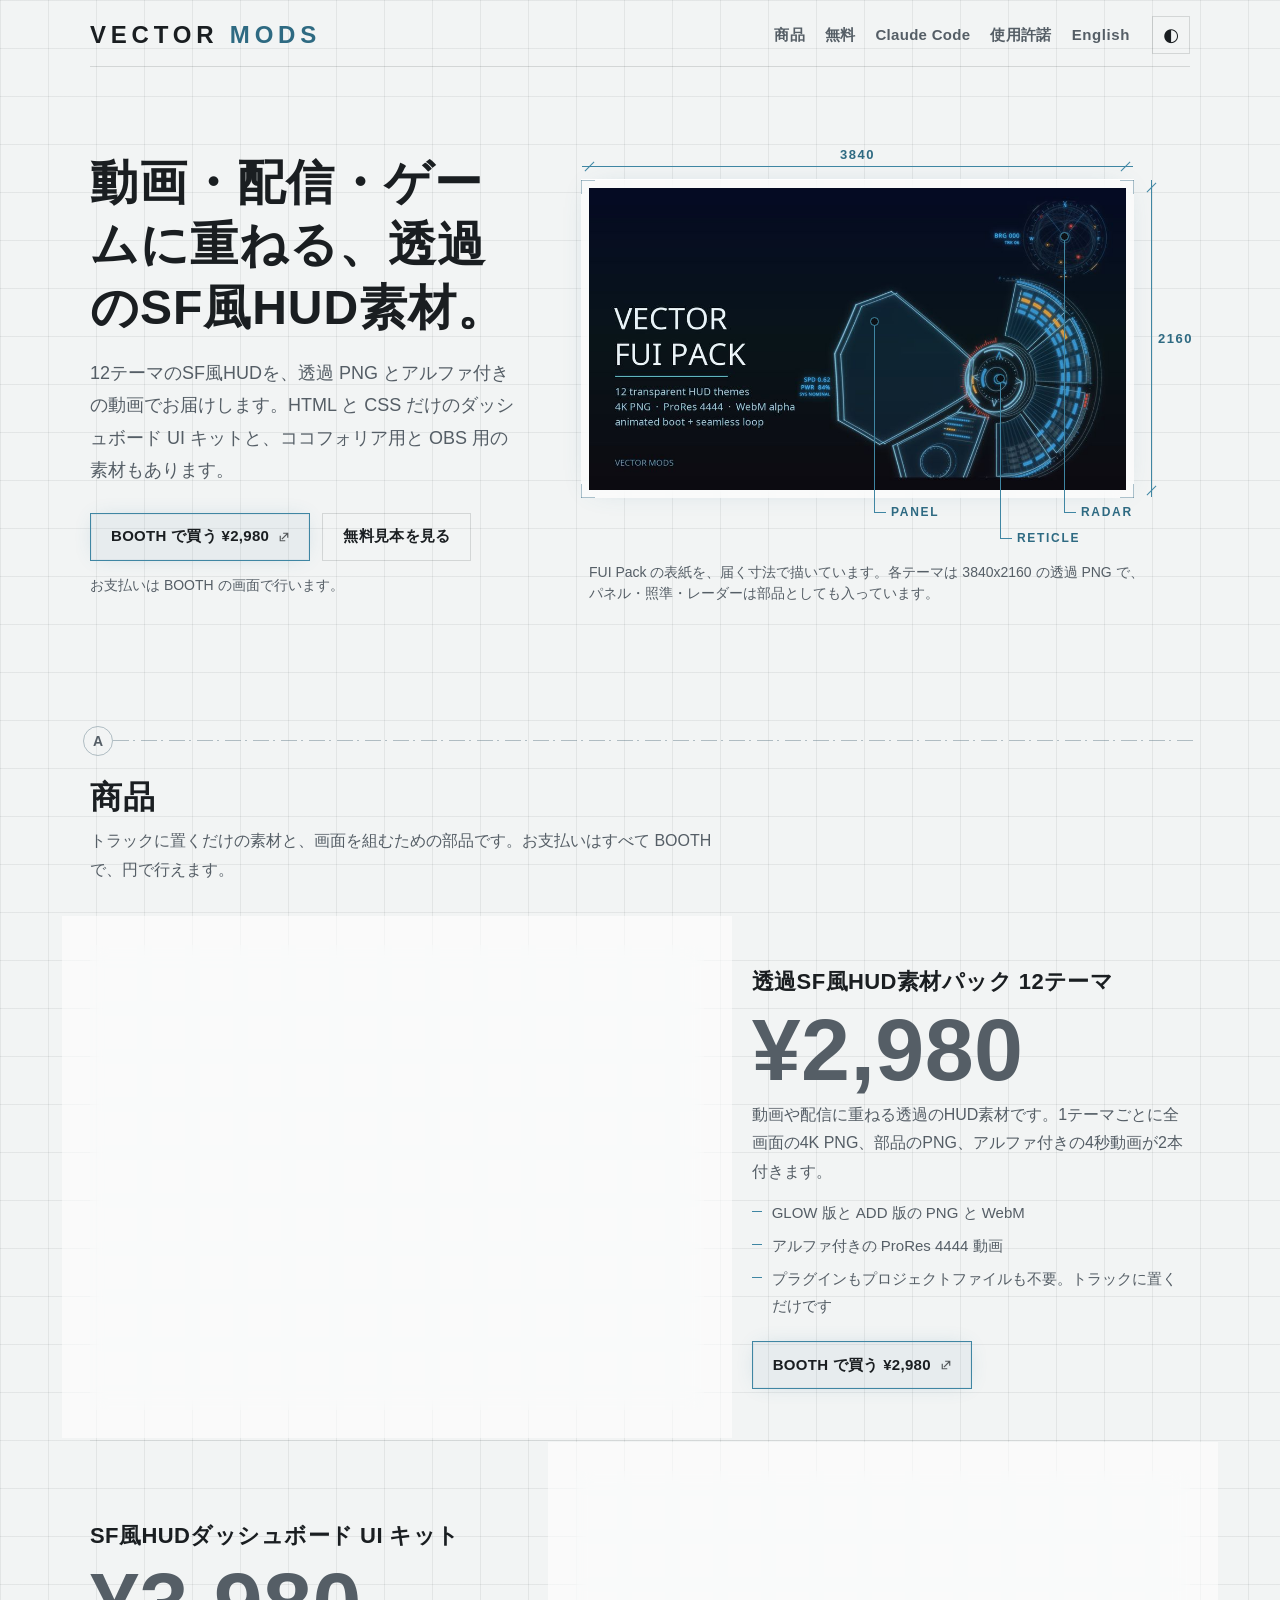
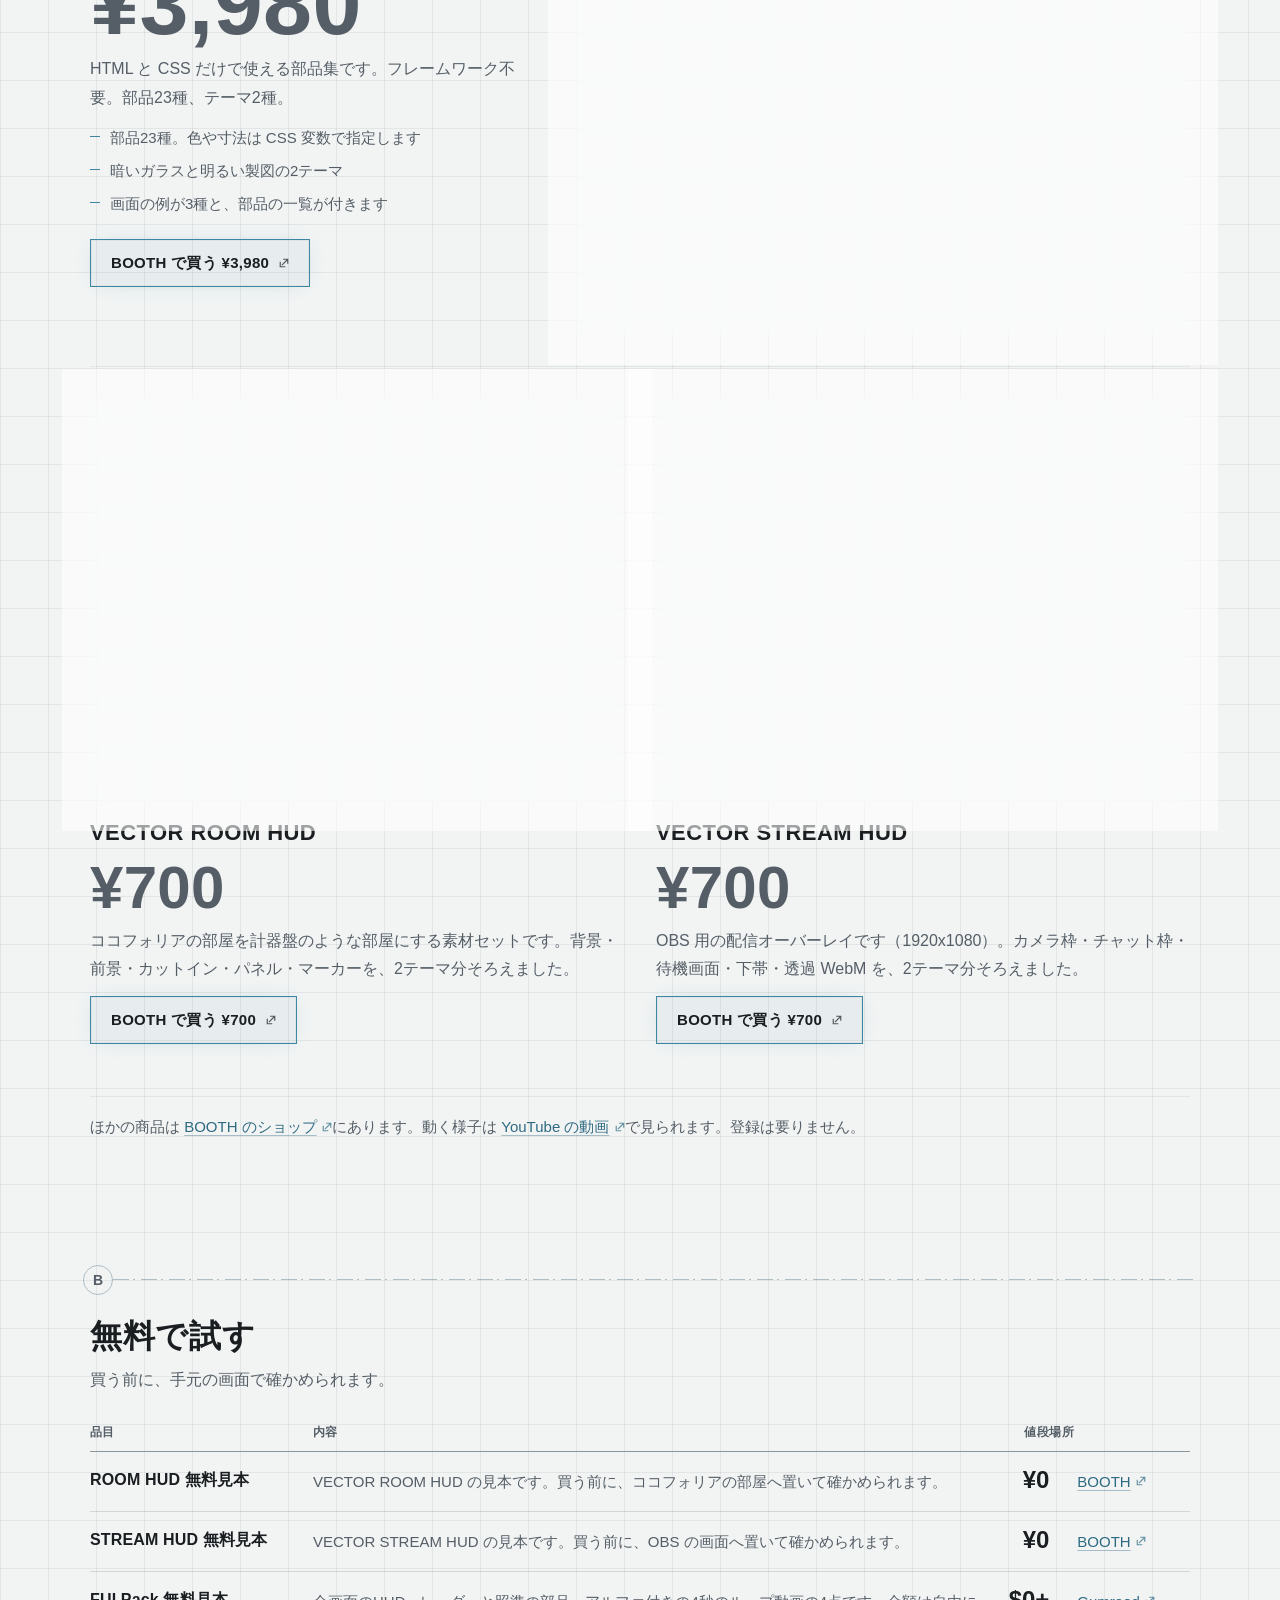
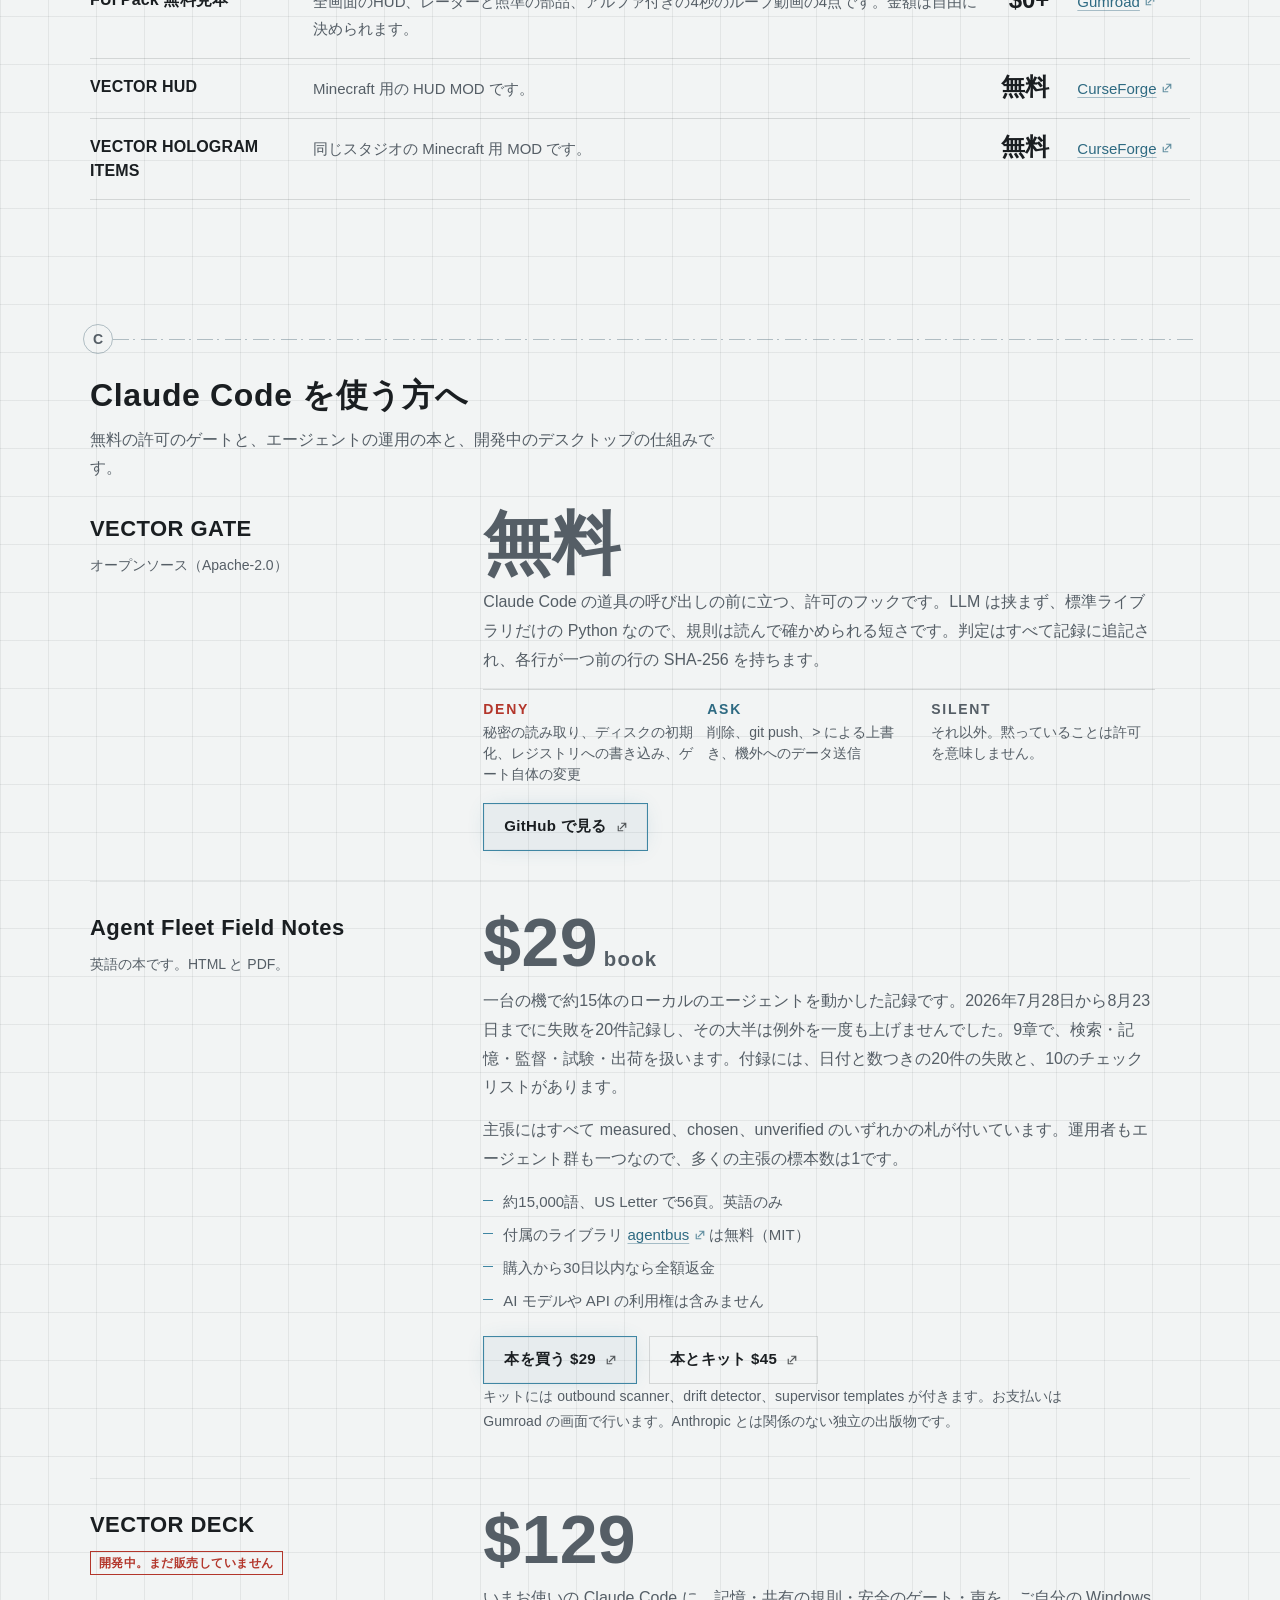
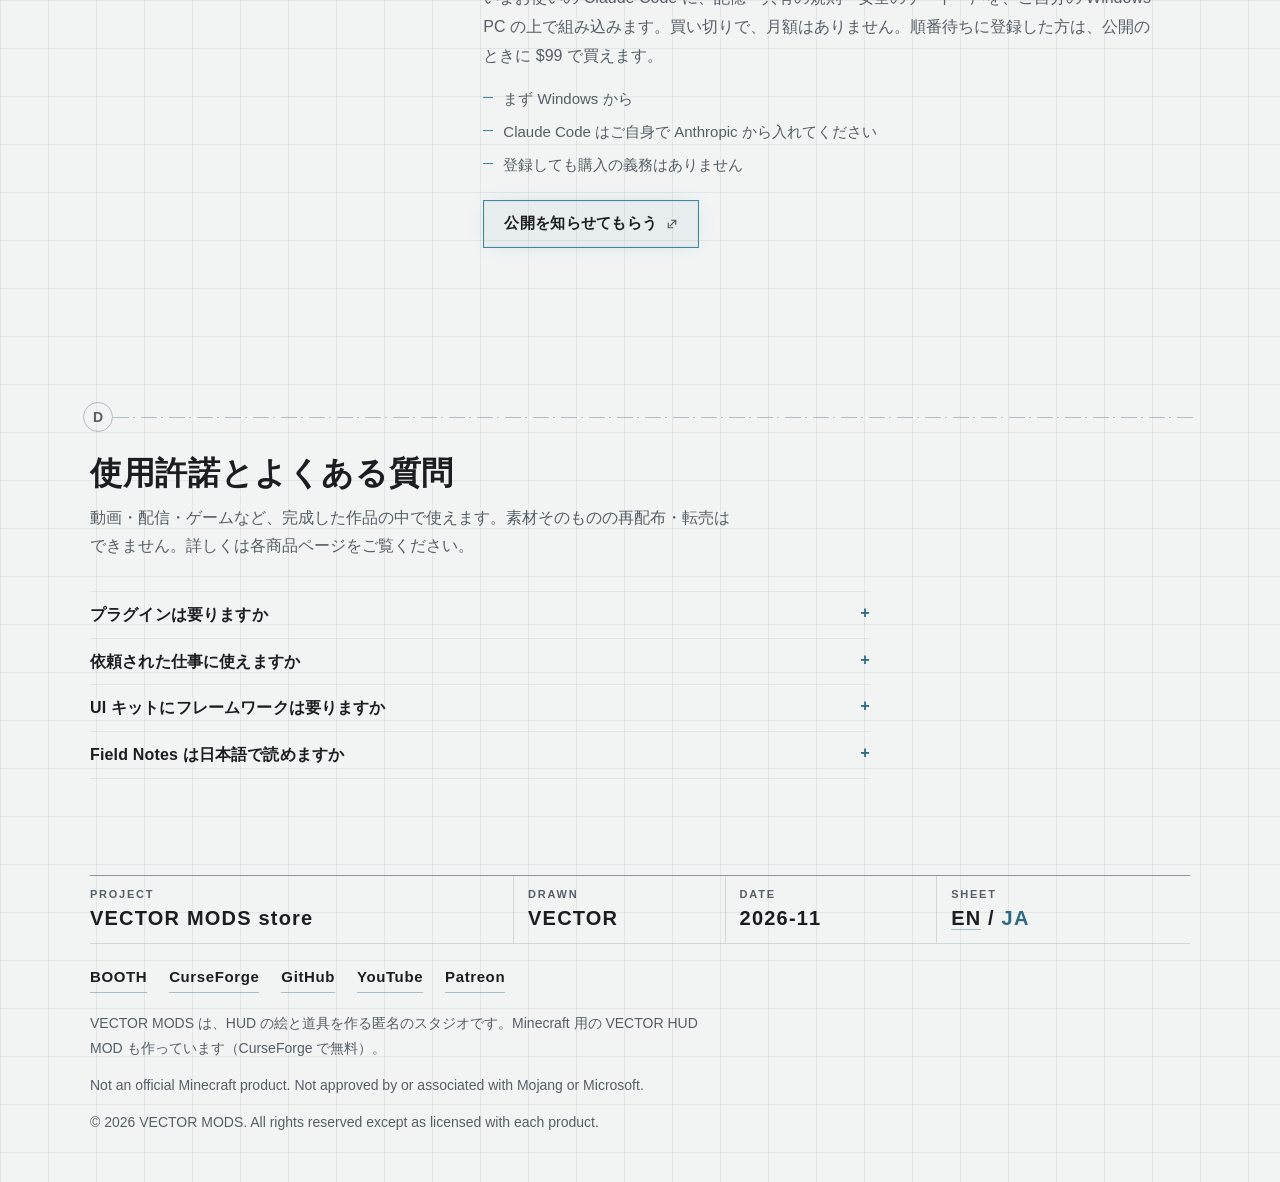
==== ja/index.html @ e36fe42f "Rebuild store page: drafting sheet x HUD design, Japanese page, shared CSS - index.html: hero dimens" ====
<!doctype html>
<html lang="ja">
<head>
<meta charset="utf-8">
<meta name="viewport" content="width=device-width, initial-scale=1">
<title>透過のSF風HUD素材・UIキット・ココフォリアとOBSの素材 | VECTOR MODS</title>
<meta name="description" content="動画・配信・ゲームに重ねる透過のSF風HUD素材（4K PNG とアルファ付き動画）、HTML と CSS だけのダッシュボード UI キット、ココフォリア用と OBS 用の素材。無料見本あり。">
<link rel="canonical" href="https://tomnexttech.github.io/vector-store/ja/">
<link rel="alternate" hreflang="en" href="https://tomnexttech.github.io/vector-store/">
<link rel="alternate" hreflang="ja" href="https://tomnexttech.github.io/vector-store/ja/">
<link rel="alternate" hreflang="x-default" href="https://tomnexttech.github.io/vector-store/">
<meta name="robots" content="index,follow,max-image-preview:large">
<meta name="color-scheme" content="light dark">
<meta name="theme-color" content="#f2f4f4" media="(prefers-color-scheme: light)">
<meta name="theme-color" content="#0c1116" media="(prefers-color-scheme: dark)">
<link rel="icon" href="../favicon.svg" type="image/svg+xml">
<link rel="icon" href="../favicon.ico" sizes="48x48">
<link rel="icon" href="../assets/favicon-32.png" type="image/png" sizes="32x32">
<link rel="apple-touch-icon" href="../assets/apple-touch-icon.png">
<meta property="og:type" content="website">
<meta property="og:site_name" content="VECTOR MODS">
<meta property="og:title" content="透過のSF風HUD素材・UIキット・ココフォリアとOBSの素材 | VECTOR MODS">
<meta property="og:description" content="動画・配信・ゲームに重ねる透過のSF風HUD素材、HTML と CSS だけの UI キット、ココフォリア用と OBS 用の素材。無料見本あり。">
<meta property="og:url" content="https://tomnexttech.github.io/vector-store/ja/">
<meta property="og:image" content="https://tomnexttech.github.io/vector-store/assets/og.jpg">
<meta property="og:image:width" content="1200">
<meta property="og:image:height" content="630">
<meta property="og:image:alt" content="VECTOR FUI Pack の表紙。暗い地に水色と橙の透過のSF風HUD">
<meta property="og:locale" content="ja_JP">
<meta property="og:locale:alternate" content="en_US">
<meta name="twitter:card" content="summary_large_image">
<meta name="twitter:title" content="透過のSF風HUD素材・UIキット・ココフォリアとOBSの素材 | VECTOR MODS">
<meta name="twitter:description" content="動画・配信・ゲームに重ねる透過のSF風HUD素材、HTML と CSS だけの UI キット、ココフォリア用と OBS 用の素材。無料見本あり。">
<meta name="twitter:image" content="https://tomnexttech.github.io/vector-store/assets/og.jpg">
<meta name="twitter:image:alt" content="VECTOR FUI Pack の表紙。暗い地に水色と橙の透過のSF風HUD">
<script>try{var t=localStorage.getItem('vx-theme');if(t==='light'||t==='dark')document.documentElement.dataset.theme=t}catch(e){}</script>
<link rel="stylesheet" href="../assets/site.css">
<script type="application/ld+json">
{
  "@context": "https://schema.org",
  "@graph": [
    {
      "@type": "Organization",
      "@id": "https://tomnexttech.github.io/vector-store/ja/#org",
      "name": "VECTOR MODS",
      "url": "https://tomnexttech.github.io/vector-store/ja/",
      "logo": "https://tomnexttech.github.io/vector-store/assets/apple-touch-icon.png",
      "sameAs": ["https://vectormods.booth.pm/", "https://www.patreon.com/VECTORMODS"]
    },
    {
      "@type": "WebSite",
      "@id": "https://tomnexttech.github.io/vector-store/ja/#site",
      "url": "https://tomnexttech.github.io/vector-store/ja/",
      "name": "VECTOR MODS",
      "inLanguage": "ja",
      "publisher": {"@id": "https://tomnexttech.github.io/vector-store/ja/#org"}
    },
    {
      "@type": "Product",
      "@id": "https://tomnexttech.github.io/vector-store/ja/#fui-pack",
      "name": "透過SF風HUD素材パック 12テーマ（VECTOR FUI Pack）",
      "description": "動画や配信に重ねる透過のHUD素材です。1テーマごとに全画面の4K PNG、部品のPNG、アルファ付きの4秒動画が2本付きます。",
      "image": "https://tomnexttech.github.io/vector-store/assets/fui-cover.jpg",
      "brand": {"@type": "Brand", "name": "VECTOR MODS"},
      "offers": {"@type": "Offer", "url": "https://vectormods.booth.pm/items/9040927", "price": "2980", "priceCurrency": "JPY", "availability": "https://schema.org/InStock", "seller": {"@id": "https://tomnexttech.github.io/vector-store/ja/#org"}}
    },
    {
      "@type": "Product",
      "@id": "https://tomnexttech.github.io/vector-store/ja/#ui-kit",
      "name": "SF風HUDダッシュボード UI キット（VECTOR UI Kit）",
      "description": "HTML と CSS だけで使える部品集です。フレームワーク不要。部品23種、テーマ2種。",
      "image": "https://tomnexttech.github.io/vector-store/assets/ja-uikit.jpg",
      "brand": {"@type": "Brand", "name": "VECTOR MODS"},
      "offers": {"@type": "Offer", "url": "https://vectormods.booth.pm/items/9081901", "price": "3980", "priceCurrency": "JPY", "availability": "https://schema.org/InStock", "seller": {"@id": "https://tomnexttech.github.io/vector-store/ja/#org"}}
    },
    {
      "@type": "Product",
      "@id": "https://tomnexttech.github.io/vector-store/ja/#room",
      "name": "VECTOR ROOM HUD",
      "description": "ココフォリア用の SF HUD 素材セット。背景・前景・カットイン・パネル・マーカー、2テーマ。",
      "image": "https://tomnexttech.github.io/vector-store/assets/room-hud.jpg",
      "brand": {"@type": "Brand", "name": "VECTOR MODS"},
      "offers": {"@type": "Offer", "url": "https://vectormods.booth.pm/items/9082139", "price": "700", "priceCurrency": "JPY", "availability": "https://schema.org/InStock", "seller": {"@id": "https://tomnexttech.github.io/vector-store/ja/#org"}}
    },
    {
      "@type": "Product",
      "@id": "https://tomnexttech.github.io/vector-store/ja/#stream",
      "name": "VECTOR STREAM HUD",
      "description": "OBS 用の配信オーバーレイ 1920x1080。カメラ枠・チャット枠・待機画面・下帯・透過 WebM、2テーマ。",
      "image": "https://tomnexttech.github.io/vector-store/assets/stream-hud.jpg",
      "brand": {"@type": "Brand", "name": "VECTOR MODS"},
      "offers": {"@type": "Offer", "url": "https://vectormods.booth.pm/items/9082154", "price": "700", "priceCurrency": "JPY", "availability": "https://schema.org/InStock", "seller": {"@id": "https://tomnexttech.github.io/vector-store/ja/#org"}}
    },
    {
      "@type": "Product",
      "@id": "https://tomnexttech.github.io/vector-store/ja/#room-sample",
      "name": "VECTOR ROOM HUD 無料見本",
      "description": "VECTOR ROOM HUD の見本です。買う前に、ココフォリアの部屋へ置いて確かめられます。",
      "image": "https://tomnexttech.github.io/vector-store/assets/ja-room.jpg",
      "brand": {"@type": "Brand", "name": "VECTOR MODS"},
      "offers": {"@type": "Offer", "url": "https://vectormods.booth.pm/items/9082160", "price": "0", "priceCurrency": "JPY", "availability": "https://schema.org/InStock", "seller": {"@id": "https://tomnexttech.github.io/vector-store/ja/#org"}}
    },
    {
      "@type": "Product",
      "@id": "https://tomnexttech.github.io/vector-store/ja/#stream-sample",
      "name": "VECTOR STREAM HUD 無料見本",
      "description": "VECTOR STREAM HUD の見本です。買う前に、OBS の画面へ置いて確かめられます。",
      "image": "https://tomnexttech.github.io/vector-store/assets/ja-stream.jpg",
      "brand": {"@type": "Brand", "name": "VECTOR MODS"},
      "offers": {"@type": "Offer", "url": "https://vectormods.booth.pm/items/9082166", "price": "0", "priceCurrency": "JPY", "availability": "https://schema.org/InStock", "seller": {"@id": "https://tomnexttech.github.io/vector-store/ja/#org"}}
    }
  ]
}
</script>
</head>
<body>
<a class="skip" href="#main">本文へ</a>

<header class="top">
  <div class="wrap">
    <div class="bar">
      <a class="mark" href="./" aria-label="VECTOR MODS のトップ">VECTOR <span>MODS</span></a>
      <nav class="nav" aria-label="節">
        <a href="#packs">商品</a>
        <a href="#free">無料</a>
        <a href="#claude-code">Claude Code</a>
        <a href="#license">使用許諾</a>
        <a href="../" lang="en" hreflang="en">English</a>
        <button class="tt" type="button" aria-label="ダークテーマ" aria-pressed="false">&#9680;</button>
      </nav>
    </div>
  </div>
</header>

<main id="main">

  <section class="hero" aria-labelledby="hero-title">
    <div class="wrap hero-grid">
      <div>
        <h1 class="h1" id="hero-title">動画・配信・ゲームに重ねる、透過のSF風HUD素材。</h1>
        <p class="lede">12テーマのSF風HUDを、透過 PNG とアルファ付きの動画でお届けします。HTML と CSS だけのダッシュボード UI キットと、ココフォリア用と OBS 用の素材もあります。</p>
        <div class="cta">
          <a class="btn pri ext" href="https://vectormods.booth.pm/items/9040927" rel="noopener">BOOTH で買う ¥2,980</a>
          <a class="btn" href="#free">無料見本を見る</a>
        </div>
        <p class="note">お支払いは BOOTH の画面で行います。</p>
      </div>

      <figure class="dwg">
        <div class="dwg-row">
          <div class="dim-x" aria-hidden="true"><i class="tk a"></i><i class="tk b"></i><span class="dim-v">3840</span></div>
          <div class="frame reg">
            <div class="shot">
              <img src="../assets/fui-cover.jpg" width="1000" height="562" alt="VECTOR FUI Pack の表紙。暗い地に、扇形の計器とレーダーのある水色と橙の透過のSF風HUD" fetchpriority="high" decoding="async">
              <i class="ld" style="--x:53%;--y:44%;--d:22px" aria-hidden="true"><span>PANEL</span></i>
              <i class="ld" style="--x:76.5%;--y:63%;--d:48px" aria-hidden="true"><span>RETICLE</span></i>
              <i class="ld" style="--x:88.5%;--y:16%;--d:22px" aria-hidden="true"><span>RADAR</span></i>
            </div>
          </div>
          <div class="dim-y" aria-hidden="true"><i class="tk a"></i><i class="tk b"></i><span class="dim-v">2160</span></div>
        </div>
        <figcaption>FUI Pack の表紙を、届く寸法で描いています。各テーマは 3840x2160 の透過 PNG で、パネル・照準・レーダーは部品としても入っています。</figcaption>
      </figure>
    </div>
  </section>

  <section class="sec" id="packs" aria-labelledby="packs-title">
    <div class="wrap">
      <div class="ax" aria-hidden="true"><b>A</b></div>
      <div class="sh">
        <h2 class="h2" id="packs-title">商品</h2>
        <p>トラックに置くだけの素材と、画面を組むための部品です。お支払いはすべて BOOTH で、円で行えます。</p>
      </div>

      <article class="prod" id="fui">
        <a class="media reg" href="https://vectormods.booth.pm/items/9040927" rel="noopener" aria-label="透過SF風HUD素材パックを BOOTH で見る">
          <img src="../assets/fui-themes.jpg" width="1000" height="750" alt="FUI Pack の12テーマを並べた一覧" loading="lazy" decoding="async">
        </a>
        <div class="info">
          <h3 class="h3">透過SF風HUD素材パック 12テーマ</h3>
          <p class="price">¥2,980</p>
          <p>動画や配信に重ねる透過のHUD素材です。1テーマごとに全画面の4K PNG、部品のPNG、アルファ付きの4秒動画が2本付きます。</p>
          <ul class="facts">
            <li>GLOW 版と ADD 版の PNG と WebM</li>
            <li>アルファ付きの ProRes 4444 動画</li>
            <li>プラグインもプロジェクトファイルも不要。トラックに置くだけです</li>
          </ul>
          <div class="cta"><a class="btn pri ext" href="https://vectormods.booth.pm/items/9040927" rel="noopener">BOOTH で買う ¥2,980</a></div>
        </div>
      </article>

      <article class="prod flip" id="ui-kit">
        <a class="media reg" href="https://vectormods.booth.pm/items/9081901" rel="noopener" aria-label="SF風HUDダッシュボード UI キットを BOOTH で見る">
          <img src="../assets/ja-uikit.jpg" width="760" height="570" alt="SF風HUDダッシュボード UI キットの表紙" loading="lazy" decoding="async">
        </a>
        <div class="info">
          <h3 class="h3">SF風HUDダッシュボード UI キット</h3>
          <p class="price">¥3,980</p>
          <p>HTML と CSS だけで使える部品集です。フレームワーク不要。部品23種、テーマ2種。</p>
          <ul class="facts">
            <li>部品23種。色や寸法は CSS 変数で指定します</li>
            <li>暗いガラスと明るい製図の2テーマ</li>
            <li>画面の例が3種と、部品の一覧が付きます</li>
          </ul>
          <div class="cta"><a class="btn pri ext" href="https://vectormods.booth.pm/items/9081901" rel="noopener">BOOTH で買う ¥3,980</a></div>
        </div>
      </article>

      <div class="pair">
        <article id="room">
          <a class="media reg" href="https://vectormods.booth.pm/items/9082139" rel="noopener" aria-label="VECTOR ROOM HUD を BOOTH で見る">
            <img src="../assets/ja-room.jpg" width="760" height="570" alt="VECTOR ROOM HUD のココフォリア用素材の見本" loading="lazy" decoding="async">
          </a>
          <div class="info">
            <h3 class="h3">VECTOR ROOM HUD</h3>
            <p class="price">¥700</p>
            <p>ココフォリアの部屋を計器盤のような部屋にする素材セットです。背景・前景・カットイン・パネル・マーカーを、2テーマ分そろえました。</p>
            <div class="cta"><a class="btn pri ext" href="https://vectormods.booth.pm/items/9082139" rel="noopener">BOOTH で買う ¥700</a></div>
          </div>
        </article>
        <article id="stream">
          <a class="media reg" href="https://vectormods.booth.pm/items/9082154" rel="noopener" aria-label="VECTOR STREAM HUD を BOOTH で見る">
            <img src="../assets/ja-stream.jpg" width="760" height="570" alt="VECTOR STREAM HUD の OBS 配信オーバーレイの見本" loading="lazy" decoding="async">
          </a>
          <div class="info">
            <h3 class="h3">VECTOR STREAM HUD</h3>
            <p class="price">¥700</p>
            <p>OBS 用の配信オーバーレイです（1920x1080）。カメラ枠・チャット枠・待機画面・下帯・透過 WebM を、2テーマ分そろえました。</p>
            <div class="cta"><a class="btn pri ext" href="https://vectormods.booth.pm/items/9082154" rel="noopener">BOOTH で買う ¥700</a></div>
          </div>
        </article>
      </div>

      <p class="pointer">ほかの商品は <a class="lnk ext" href="https://vectormods.booth.pm/" rel="noopener">BOOTH のショップ</a>にあります。動く様子は <a class="lnk ext" href="https://youtu.be/TIPVX3ZOXBI" rel="noopener">YouTube の動画</a>で見られます。登録は要りません。</p>
    </div>
  </section>

  <section class="sec" id="free" aria-labelledby="free-title">
    <div class="wrap">
      <div class="ax" aria-hidden="true"><b>B</b></div>
      <div class="sh">
        <h2 class="h2" id="free-title">無料で試す</h2>
        <p>買う前に、手元の画面で確かめられます。</p>
      </div>
      <table class="sched">
        <thead>
          <tr><th scope="col">品目</th><th scope="col">内容</th><th scope="col" class="cost">値段</th><th scope="col">場所</th></tr>
        </thead>
        <tbody>
          <tr>
            <td class="item">ROOM HUD 無料見本</td>
            <td class="use">VECTOR ROOM HUD の見本です。買う前に、ココフォリアの部屋へ置いて確かめられます。</td>
            <td class="cost">¥0</td>
            <td class="where"><a class="lnk ext" href="https://vectormods.booth.pm/items/9082160" rel="noopener">BOOTH</a></td>
          </tr>
          <tr>
            <td class="item">STREAM HUD 無料見本</td>
            <td class="use">VECTOR STREAM HUD の見本です。買う前に、OBS の画面へ置いて確かめられます。</td>
            <td class="cost">¥0</td>
            <td class="where"><a class="lnk ext" href="https://vectormods.booth.pm/items/9082166" rel="noopener">BOOTH</a></td>
          </tr>
          <tr>
            <td class="item">FUI Pack 無料見本</td>
            <td class="use">全画面のHUD、レーダーと照準の部品、アルファ付きの4秒のループ動画の4点です。金額は自由に決められます。</td>
            <td class="cost">$0+</td>
            <td class="where"><a class="lnk ext" href="https://tomnexttech.gumroad.com/l/vector-fui-free-sample" rel="noopener">Gumroad</a></td>
          </tr>
          <tr>
            <td class="item">VECTOR HUD</td>
            <td class="use">Minecraft 用の HUD MOD です。</td>
            <td class="cost">無料</td>
            <td class="where"><a class="lnk ext" href="https://www.curseforge.com/minecraft/mc-mods/vector-hud" rel="noopener">CurseForge</a></td>
          </tr>
          <tr>
            <td class="item">VECTOR HOLOGRAM ITEMS</td>
            <td class="use">同じスタジオの Minecraft 用 MOD です。</td>
            <td class="cost">無料</td>
            <td class="where"><a class="lnk ext" href="https://www.curseforge.com/minecraft/mc-mods/vector-items" rel="noopener">CurseForge</a></td>
          </tr>
        </tbody>
      </table>
    </div>
  </section>

  <section class="sec" id="claude-code" aria-labelledby="cc-title">
    <div class="wrap">
      <div class="ax" aria-hidden="true"><b>C</b></div>
      <div class="sh">
        <h2 class="h2" id="cc-title">Claude Code を使う方へ</h2>
        <p>無料の許可のゲートと、エージェントの運用の本と、開発中のデスクトップの仕組みです。</p>
      </div>

      <article class="entry" id="gate">
        <div>
          <h3 class="h3">VECTOR GATE</h3>
          <p class="status">オープンソース（Apache-2.0）</p>
        </div>
        <div class="body">
          <p class="price">無料</p>
          <p>Claude Code の道具の呼び出しの前に立つ、許可のフックです。LLM は挟まず、標準ライブラリだけの Python なので、規則は読んで確かめられる短さです。判定はすべて記録に追記され、各行が一つ前の行の SHA-256 を持ちます。</p>
          <div class="three">
            <div class="d"><b>Deny</b><span>秘密の読み取り、ディスクの初期化、レジストリへの書き込み、ゲート自体の変更</span></div>
            <div class="a"><b>Ask</b><span>削除、git push、&gt; による上書き、機外へのデータ送信</span></div>
            <div class="s"><b>Silent</b><span>それ以外。黙っていることは許可を意味しません。</span></div>
          </div>
          <div class="cta"><a class="btn pri ext" href="https://github.com/tomnexttech/vector-gate" rel="noopener">GitHub で見る</a></div>
        </div>
      </article>

      <article class="entry" id="field-notes">
        <div>
          <h3 class="h3">Agent Fleet Field Notes</h3>
          <p class="status">英語の本です。HTML と PDF。</p>
        </div>
        <div class="body">
          <p class="price">$29<small>book</small></p>
          <p>一台の機で約15体のローカルのエージェントを動かした記録です。2026年7月28日から8月23日までに失敗を20件記録し、その大半は例外を一度も上げませんでした。9章で、検索・記憶・監督・試験・出荷を扱います。付録には、日付と数つきの20件の失敗と、10のチェックリストがあります。</p>
          <p>主張にはすべて measured、chosen、unverified のいずれかの札が付いています。運用者もエージェント群も一つなので、多くの主張の標本数は1です。</p>
          <ul class="facts">
            <li>約15,000語、US Letter で56頁。英語のみ</li>
            <li>付属のライブラリ <a class="lnk ext" href="https://github.com/tomnexttech/agentbus" rel="noopener">agentbus</a> は無料（MIT）</li>
            <li>購入から30日以内なら全額返金</li>
            <li>AI モデルや API の利用権は含みません</li>
          </ul>
          <div class="cta">
            <a class="btn pri ext" href="https://tomnexttech.gumroad.com/l/agent-fleet-field-notes" rel="noopener">本を買う $29</a>
            <a class="btn ext" href="https://tomnexttech.gumroad.com/l/agent-fleet-field-notes-kit" rel="noopener">本とキット $45</a>
          </div>
          <p class="alt">キットには outbound scanner、drift detector、supervisor templates が付きます。お支払いは Gumroad の画面で行います。Anthropic とは関係のない独立の出版物です。</p>
        </div>
      </article>

      <article class="entry" id="deck">
        <div>
          <h3 class="h3">VECTOR DECK</h3>
          <span class="tag">開発中。まだ販売していません</span>
        </div>
        <div class="body">
          <p class="price">$129</p>
          <p>いまお使いの Claude Code に、記憶・共有の規則・安全のゲート・声を、ご自分の Windows PC の上で組み込みます。買い切りで、月額はありません。順番待ちに登録した方は、公開のときに $99 で買えます。</p>
          <ul class="facts">
            <li>まず Windows から</li>
            <li>Claude Code はご自身で Anthropic から入れてください</li>
            <li>登録しても購入の義務はありません</li>
          </ul>
          <div class="cta"><a class="btn pri ext" href="https://tomnexttech.gumroad.com/l/qkjyi" rel="noopener">公開を知らせてもらう</a></div>
        </div>
      </article>
    </div>
  </section>

  <section class="sec" id="license" aria-labelledby="license-title">
    <div class="wrap">
      <div class="ax" aria-hidden="true"><b>D</b></div>
      <div class="sh">
        <h2 class="h2" id="license-title">使用許諾とよくある質問</h2>
        <p>動画・配信・ゲームなど、完成した作品の中で使えます。素材そのものの再配布・転売はできません。詳しくは各商品ページをご覧ください。</p>
      </div>
      <div class="faq">
        <details>
          <summary>プラグインは要りますか</summary>
          <p>要りません。PNG や動画を、映像の上のトラックに置くだけです。プロジェクトファイルもプラグインもなく、FUI Pack は After Effects のテンプレートではありません。</p>
        </details>
        <details>
          <summary>依頼された仕事に使えますか</summary>
          <p>使えます。完成した作品を依頼主へ納品できます。依頼主が素材のファイルそのものを必要とする場合は、依頼主がご自身で使用許諾を買ってください。</p>
        </details>
        <details>
          <summary>UI キットにフレームワークは要りますか</summary>
          <p>要りません。HTML と CSS と、依存のない小さなスクリプトだけです。フォントは同梱していません。Bahnschrift か DIN があればそれを使い、なければ system-ui を使います。</p>
        </details>
        <details>
          <summary>Field Notes は日本語で読めますか</summary>
          <p>いいえ。英語のみです。</p>
        </details>
      </div>
    </div>
  </section>

</main>

<footer class="tb">
  <div class="wrap">
    <div class="tb-grid">
      <div><span class="tb-k">Project</span><span class="tb-v">VECTOR MODS store</span></div>
      <div><span class="tb-k">Drawn</span><span class="tb-v">VECTOR</span></div>
      <div><span class="tb-k">Date</span><span class="tb-v">2026-11</span></div>
      <div><span class="tb-k">Sheet</span><span class="tb-v"><a href="../" lang="en" hreflang="en">EN</a> / <a href="./" aria-current="page">JA</a></span></div>
    </div>
    <div class="tb-links">
      <a href="https://vectormods.booth.pm/" rel="noopener">BOOTH</a>
      <a href="https://www.curseforge.com/minecraft/mc-mods/vector-hud" rel="noopener">CurseForge</a>
      <a href="https://github.com/tomnexttech" rel="noopener">GitHub</a>
      <a href="https://youtu.be/TIPVX3ZOXBI" rel="noopener">YouTube</a>
      <a href="https://www.patreon.com/VECTORMODS" rel="noopener">Patreon</a>
    </div>
    <p>VECTOR MODS は、HUD の絵と道具を作る匿名のスタジオです。Minecraft 用の VECTOR HUD MOD も作っています（CurseForge で無料）。</p>
    <p lang="en">Not an official Minecraft product. Not approved by or associated with Mojang or Microsoft.</p>
    <p>© 2026 VECTOR MODS. All rights reserved except as licensed with each product.</p>
  </div>
</footer>

<script>
(function(){var b=document.querySelector('.tt');if(!b)return;var r=document.documentElement;
function cur(){return r.dataset.theme||(matchMedia('(prefers-color-scheme: dark)').matches?'dark':'light')}
function lab(){b.setAttribute('aria-pressed',cur()==='dark'?'true':'false')}
b.addEventListener('click',function(){var n=cur()==='dark'?'light':'dark';r.dataset.theme=n;try{localStorage.setItem('vx-theme',n)}catch(e){}lab()});lab()})();
</script>
</body>
</html>
---- assets/site.css ----
/* VECTOR MODS — shared sheet for index.html (en) and ja/index.html (ja).
   Light = drafting sheet on white. Dark = ice hologram. Colours: white, cyan, red only.
   Lines in three layers: the 48px grid, L-shaped registration corners, short connectors.
   Nothing is boxed on four sides. Nothing spins. Motion: one draw-in of the hero drawing. */

:root{
  color-scheme:light;
  --paper:#f2f4f4; --ink:#1a1e21; --ink-2:#555e66; --ink-3:#8b959c;
  --cy:#3f86a3; --cy-text:#2e6a82; --cy-dim:rgba(60,110,135,.42); --cy-soft:rgba(60,110,135,.16); --cy-wash:rgba(60,110,135,.06);
  --red:#b3362b;
  --hair:rgba(26,30,33,.14); --hair-2:rgba(26,30,33,.07);
  --axis:rgba(85,112,126,.42); --axis-out:7px; --axis-len:28px;
  --glass:rgba(255,255,255,.58); --glass-lip:rgba(255,255,255,.95);
  --glow:rgba(63,134,163,.30);
  --shot:#0c1116;
  --f-label:"DIN Condensed","Bahnschrift SemiCondensed","Bahnschrift","Roboto Condensed","Arial Narrow","Hiragino Sans","Yu Gothic UI","Meiryo",sans-serif;
  --f-body:"DIN Alternate","Bahnschrift","Segoe UI",system-ui,-apple-system,"Helvetica Neue",Arial,sans-serif;
  --f-ja:"Hiragino Sans","Yu Gothic UI","Yu Gothic","Meiryo","Noto Sans JP",sans-serif;
  --f-mono:ui-monospace,"SF Mono","Cascadia Mono",Consolas,monospace;
  --gutter:clamp(16px,4vw,40px);
  --ease:cubic-bezier(.2,.7,.2,1);
  --ext:url("data:image/svg+xml,%3Csvg xmlns='http://www.w3.org/2000/svg' viewBox='0 0 12 12'%3E%3Cpath d='M5 1.5h5.5V7M10.5 1.5 3.5 8.5M1.5 4.5v6h6' fill='none' stroke='%23000' stroke-width='1.4'/%3E%3C/svg%3E");
}
@media (prefers-color-scheme:dark){
  :root:not([data-theme="light"]){
    color-scheme:dark;
    --paper:#0c1116; --ink:#eef7fc; --ink-2:#b9cfdb; --ink-3:#7f97a5;
    --cy:#8fd8f2; --cy-text:#8fd8f2; --cy-dim:rgba(143,216,242,.42); --cy-soft:rgba(143,216,242,.18); --cy-wash:rgba(143,216,242,.07);
    --red:#e0392e;
    --hair:rgba(226,244,252,.13); --hair-2:rgba(226,244,252,.065);
    --axis:rgba(143,216,242,.34);
    --glass:rgba(10,18,26,.42); --glass-lip:rgba(226,244,252,.28);
    --glow:rgba(143,216,242,.26);
    --shot:#070b0f;
  }
}
:root[data-theme="dark"]{
  color-scheme:dark;
  --paper:#0c1116; --ink:#eef7fc; --ink-2:#b9cfdb; --ink-3:#7f97a5;
  --cy:#8fd8f2; --cy-text:#8fd8f2; --cy-dim:rgba(143,216,242,.42); --cy-soft:rgba(143,216,242,.18); --cy-wash:rgba(143,216,242,.07);
  --red:#e0392e;
  --hair:rgba(226,244,252,.13); --hair-2:rgba(226,244,252,.065);
  --axis:rgba(143,216,242,.34);
  --glass:rgba(10,18,26,.42); --glass-lip:rgba(226,244,252,.28);
  --glow:rgba(143,216,242,.26);
  --shot:#070b0f;
}

*{box-sizing:border-box}
html{-webkit-text-size-adjust:100%;scroll-behavior:smooth}
body{
  margin:0; background-color:var(--paper); color:var(--ink);
  font:400 16px/1.65 var(--f-body);
  background-image:
    radial-gradient(900px 480px at 82% -8%, var(--cy-wash), transparent 70%),
    linear-gradient(var(--hair-2) 1px, transparent 1px),
    linear-gradient(90deg, var(--hair-2) 1px, transparent 1px);
  background-size:auto, 48px 48px, 48px 48px;
  overflow-x:hidden;
}
html:lang(ja) body{font-family:var(--f-ja);line-height:1.8}
img{display:block;max-width:100%;height:auto}
a{color:inherit}
.wrap{width:100%;max-width:1180px;margin:0 auto;padding:0 var(--gutter)}
.mono{font-family:var(--f-mono)}
.skip{position:absolute;left:-9999px;top:8px;padding:10px 14px;background:var(--paper);border:1px solid var(--cy);z-index:10}
.skip:focus{left:var(--gutter)}
a:focus-visible,button:focus-visible,summary:focus-visible{outline:2px solid var(--cy);outline-offset:3px}

/* registration corners: L-shaped, edges only */
.reg{
  --c:var(--cy-dim); --s:14px; --w:1px;
  position:relative; background-color:var(--glass);
  background-image:
    linear-gradient(var(--c),var(--c)),linear-gradient(var(--c),var(--c)),
    linear-gradient(var(--c),var(--c)),linear-gradient(var(--c),var(--c)),
    linear-gradient(var(--c),var(--c)),linear-gradient(var(--c),var(--c)),
    linear-gradient(var(--c),var(--c)),linear-gradient(var(--c),var(--c));
  background-position:left top,left top,right top,right top,left bottom,left bottom,right bottom,right bottom;
  background-size:var(--s) var(--w),var(--w) var(--s),var(--s) var(--w),var(--w) var(--s),var(--s) var(--w),var(--w) var(--s),var(--s) var(--w),var(--w) var(--s);
  background-repeat:no-repeat;
  border-top:1px solid var(--glass-lip);
  -webkit-backdrop-filter:blur(8px) saturate(1.2); backdrop-filter:blur(8px) saturate(1.2);
  box-shadow:0 0 28px -14px var(--glow);
  transition:box-shadow .4s var(--ease);
}
a:hover > .reg,.reg:hover{--c:var(--cy)}

/* header */
.top{padding:16px 0 0}
.bar{display:flex;flex-wrap:wrap;align-items:center;justify-content:space-between;gap:10px 24px;padding-bottom:12px;border-bottom:1px solid var(--hair)}
.mark{font:600 24px/1 var(--f-label);letter-spacing:.2em;text-decoration:none;white-space:nowrap}
.mark span{color:var(--cy-text)}
.nav{display:flex;flex-wrap:wrap;align-items:center;gap:2px 20px}
.nav a{font:600 15px/1.2 var(--f-label);letter-spacing:.04em;text-decoration:none;color:var(--ink-2);padding:9px 0;border-bottom:1px solid transparent}
.nav a:hover,.nav a:focus-visible{color:var(--ink);border-bottom-color:var(--cy)}
.nav a:lang(ja){letter-spacing:.02em}
.tt{
  width:38px;height:38px;display:grid;place-items:center;padding:0;margin-left:2px;
  font:400 18px/1 var(--f-body);color:var(--ink);background:transparent;border:1px solid var(--hair);cursor:pointer;
  transition:border-color .3s var(--ease),background-color .3s var(--ease);
}
.tt:hover{border-color:var(--cy);background:var(--cy-wash)}

/* buttons and links */
.btn{
  display:inline-flex;align-items:center;gap:10px;min-height:48px;padding:12px 20px;
  font:600 16px/1.1 var(--f-label);letter-spacing:.04em;text-decoration:none;
  color:var(--ink);border:1px solid var(--hair);background:transparent;
  transition:border-color .3s var(--ease),background-color .3s var(--ease),box-shadow .3s var(--ease);
}
.btn:hover,.btn:focus-visible{border-color:var(--cy);background:var(--cy-wash)}
.btn.pri{border-color:var(--cy);background:var(--cy-wash);box-shadow:0 0 22px -8px var(--glow),inset 0 0 0 1px var(--cy-wash)}
.btn.pri:hover,.btn.pri:focus-visible{background:var(--cy-soft);box-shadow:0 0 30px -6px var(--glow),inset 0 0 0 1px var(--cy-wash)}
.btn:lang(ja){letter-spacing:.02em;font-family:var(--f-ja);font-weight:600;font-size:15px}
.ext::after{
  content:"";flex:none;display:inline-block;width:.68em;height:.68em;margin-left:.35em;vertical-align:baseline;
  background:currentColor;opacity:.72;
  -webkit-mask:var(--ext) center/contain no-repeat;mask:var(--ext) center/contain no-repeat;
}
.btn.ext::after{margin-left:0}
.lnk{color:var(--cy-text);text-decoration:underline;text-decoration-thickness:1px;text-underline-offset:3px;text-decoration-color:var(--cy-dim)}
.lnk:hover{text-decoration-color:var(--cy)}
.cta{display:flex;flex-wrap:wrap;gap:12px;align-items:center}
.note{margin:14px 0 0;font-size:14px;line-height:1.55;color:var(--ink-2)}

/* hero */
.hero{padding:clamp(32px,6vw,76px) 0 clamp(20px,4vw,44px)}
.hero-grid{display:grid;gap:clamp(30px,5vw,56px);align-items:center}
@media(min-width:960px){.hero-grid{grid-template-columns:minmax(0,5fr) minmax(0,7fr)}}
.h1{margin:0 0 18px;font:600 clamp(40px,6.2vw,68px)/1 var(--f-label);letter-spacing:.005em;text-wrap:balance}
.h1:lang(ja){font-family:var(--f-ja);font-weight:700;font-size:clamp(30px,4.6vw,48px);line-height:1.3;letter-spacing:.02em}
.lede{margin:0 0 26px;max-width:32em;color:var(--ink-2);font-size:clamp(16px,2vw,18px)}

/* the drawing: the product shot dimensioned like a sheet */
.dwg{margin:0}
.dwg-row{display:grid;grid-template-columns:minmax(0,1fr) 48px;column-gap:8px;padding-bottom:64px}
.dwg-row > .dim-x{grid-area:1/1}
.dwg-row > .frame{grid-area:2/1}
.dwg-row > .dim-y{grid-area:2/2}
.dim-x{position:relative;height:30px;margin:0 8px 6px}
.dim-x::before{content:"";position:absolute;left:-7px;right:-7px;bottom:6px;height:1px;background:var(--cy)}
.dim-y{position:relative;margin:8px 0}
.dim-y::before{content:"";position:absolute;top:-7px;bottom:-7px;left:9px;width:1px;background:var(--cy)}
.tk{position:absolute;width:1px;height:13px;background:var(--cy);transform:rotate(45deg)}
.dim-x .tk{bottom:0}
.dim-x .tk.a{left:0}
.dim-x .tk.b{right:0}
.dim-y .tk{left:9px;margin-top:-6px}
.dim-y .tk.a{top:0}
.dim-y .tk.b{top:100%}
.dim-v{font:600 13px/1 var(--f-label);letter-spacing:.12em;color:var(--cy-text);white-space:nowrap}
.dim-x .dim-v{position:absolute;left:50%;bottom:12px;transform:translateX(-50%)}
.dim-y .dim-v{position:absolute;left:16px;top:50%;transform:translateY(-50%)}
.frame{padding:8px}
.shot{position:relative;background:var(--shot)}
.shot img{width:100%;aspect-ratio:1000/562}
.ld{position:absolute;left:var(--x);top:var(--y);bottom:calc(-1 * var(--d));width:1px;background:var(--cy);transform-origin:top}
.ld::before{content:"";position:absolute;left:-4px;top:-4px;width:7px;height:7px;border:1px solid var(--cy);border-radius:50%;background:var(--shot)}
.ld span{position:absolute;left:0;bottom:0;transform:translateY(50%);padding-left:17px;white-space:nowrap;font:600 12px/1 var(--f-label);letter-spacing:.14em;color:var(--cy-text)}
.ld span::before{content:"";position:absolute;left:0;top:50%;width:12px;height:1px;background:var(--cy)}
.dwg figcaption{margin:0 8px;font-size:14px;line-height:1.55;color:var(--ink-2);max-width:40em}
@media (prefers-reduced-motion:no-preference){
  .dim-x::before{animation:draw-x .6s var(--ease) .1s both}
  .dim-y::before{animation:draw-y .6s var(--ease) .2s both}
  .tk,.dim-v{animation:fade .4s var(--ease) .55s both}
  .ld{animation:draw-y .5s var(--ease) both}
  .ld:nth-child(2){animation-delay:.35s}
  .ld:nth-child(3){animation-delay:.45s}
  .ld:nth-child(4){animation-delay:.55s}
  .ld span{animation:fade .4s var(--ease) .8s both}
}
@keyframes draw-x{from{transform:scaleX(0)}to{transform:scaleX(1)}}
@keyframes draw-y{from{transform:scaleY(0)}to{transform:scaleY(1)}}
@keyframes fade{from{opacity:0}to{opacity:1}}
.dim-y::before{transform-origin:top}

/* sections and grid axes */
.sec{padding:clamp(40px,6vw,80px) 0 clamp(24px,4vw,48px)}
.ax{display:flex;align-items:center;margin:0 0 20px}
.ax b{
  flex:none;width:30px;height:30px;display:grid;place-items:center;margin-left:calc(-1 * var(--axis-out));
  border:1px solid var(--axis);border-radius:50%;font:600 14px/1 var(--f-label);color:var(--ink-2);
}
.ax::after{
  content:"";flex:1;height:1px;margin-right:calc(-1 * var(--axis-out));
  background:repeating-linear-gradient(90deg,var(--axis) 0 16px,transparent 16px 20px,var(--axis) 20px 22px,transparent 22px var(--axis-len));
}
.h2{margin:0 0 8px;font:600 clamp(28px,4.4vw,42px)/1.05 var(--f-label);letter-spacing:.01em}
.h2:lang(ja){font-family:var(--f-ja);font-weight:700;font-size:clamp(24px,3.6vw,32px);line-height:1.35;letter-spacing:.02em}
.sh{margin:0 0 clamp(18px,3vw,30px)}
.sh p{margin:0;max-width:40em;color:var(--ink-2)}
.h3{margin:0;font:600 clamp(24px,3vw,32px)/1.08 var(--f-label);letter-spacing:.01em}
.h3:lang(ja){font-family:var(--f-ja);font-weight:700;font-size:clamp(19px,2.4vw,22px);line-height:1.45;letter-spacing:.02em}

/* products: shot and text side by side, one big number each */
.prod{display:grid;gap:clamp(18px,4vw,48px);align-items:center;padding:clamp(18px,3vw,30px) 0}
.prod + .prod{border-top:1px solid var(--hair-2)}
@media(min-width:880px){
  .prod{grid-template-columns:minmax(0,7fr) minmax(0,5fr)}
  .prod.flip{grid-template-columns:minmax(0,5fr) minmax(0,7fr)}
  .prod.flip .media{order:2}
}
.media{display:block;padding:8px}
.media img{width:100%;background:var(--shot)}
.price{margin:14px 0 6px;font:600 clamp(56px,8vw,88px)/.9 var(--f-label);letter-spacing:.005em}
.price small{font-size:.3em;letter-spacing:.06em;color:var(--ink-2);margin-left:6px}
.info p{margin:12px 0;color:var(--ink-2)}
.facts{list-style:none;margin:0 0 22px;padding:0;display:grid;gap:6px}
.facts li{position:relative;padding-left:20px;font-size:15px;color:var(--ink-2)}
.facts li::before{content:"";position:absolute;left:0;top:.8em;width:10px;height:1px;background:var(--cy)}
.alt{margin:14px 0 0;font-size:14px;color:var(--ink-2)}
.pair{display:grid;gap:clamp(18px,3vw,32px);padding:clamp(18px,3vw,30px) 0;border-top:1px solid var(--hair-2)}
@media(min-width:760px){.pair{grid-template-columns:1fr 1fr}}
.pair .info .price{font-size:clamp(44px,6vw,60px)}
.pair .media{margin-bottom:14px}
.pointer{margin:clamp(14px,2vw,22px) 0 0;padding-top:16px;border-top:1px solid var(--hair-2);color:var(--ink-2);font-size:15px}

/* free things as a schedule */
.sched{width:100%;border-collapse:collapse;font-size:15px}
.sched th{
  padding:0 18px 10px 0;text-align:left;vertical-align:bottom;border-bottom:1px solid var(--ink-3);
  font:600 12px/1.3 var(--f-label);letter-spacing:.14em;text-transform:uppercase;color:var(--ink-2);
}
.sched th:lang(ja){font-family:var(--f-ja);letter-spacing:.04em;text-transform:none}
.sched td{padding:16px 18px 16px 0;border-bottom:1px solid var(--hair);vertical-align:top;color:var(--ink-2)}
.sched .item{color:var(--ink);font:600 19px/1.25 var(--f-label);letter-spacing:.01em}
.sched .item:lang(ja){font-family:var(--f-ja);font-size:16px;line-height:1.5}
.sched td.cost{color:var(--ink);font:600 24px/1 var(--f-label);white-space:nowrap;text-align:right;padding-right:0}
.sched th.cost{text-align:right;padding-right:0}
.sched .where{white-space:nowrap;padding-left:28px}
@media(max-width:720px){
  .sched thead{position:absolute;width:1px;height:1px;overflow:hidden;clip:rect(0 0 0 0)}
  .sched,.sched tbody{display:block}
  .sched tr{display:grid;grid-template-columns:minmax(0,1fr) auto;gap:4px 16px;padding:14px 0;border-bottom:1px solid var(--hair)}
  .sched td{display:block;padding:0;border:0}
  .sched .item{grid-column:1}
  .sched .cost{grid-column:2;grid-row:1}
  .sched .use,.sched .where{grid-column:1/-1}
  .sched .where{white-space:normal;margin-top:4px;padding-left:0}
}

/* entries for Claude Code users: name column, then the content */
.entry{display:grid;gap:12px 40px;padding:clamp(20px,3vw,30px) 0;border-top:1px solid var(--hair-2)}
.entry:first-of-type{border-top:0;padding-top:0}
@media(min-width:880px){.entry{grid-template-columns:minmax(0,4fr) minmax(0,8fr)}}
.entry .status{margin:8px 0 0;font-size:14px;color:var(--ink-2)}
.entry .body p{margin:0 0 14px;color:var(--ink-2);max-width:42em}
.entry .price{font-size:clamp(48px,6.4vw,68px);margin:0 0 10px}
.tag{display:inline-block;margin-top:10px;padding:5px 8px;border:1px solid var(--red);color:var(--red);font:600 12px/1 var(--f-label);letter-spacing:.1em}
.tag:lang(ja){font-family:var(--f-ja);letter-spacing:.04em}
.three{display:grid;grid-template-columns:repeat(3,minmax(0,1fr));border-top:1px solid var(--hair);margin:0 0 18px;max-width:42em}
.three div{padding:12px 14px 0 0}
.three b{display:block;font:600 14px/1 var(--f-label);letter-spacing:.12em;text-transform:uppercase}
.three .d b{color:var(--red)}
.three .a b{color:var(--cy-text)}
.three .s b{color:var(--ink-2)}
.three span{display:block;margin-top:6px;font-size:14px;line-height:1.5;color:var(--ink-2)}
@media(max-width:560px){.three{grid-template-columns:1fr}.three div{padding:12px 0 10px;border-bottom:1px solid var(--hair-2)}}

/* specs */
.specs{display:grid;gap:22px}
@media(min-width:820px){.specs{grid-template-columns:1fr 1fr}}
.spec{padding:20px 20px 14px}
.spec dl{margin:14px 0 0;display:grid;grid-template-columns:minmax(0,8.5em) minmax(0,1fr);gap:0 16px}
.spec dt,.spec dd{margin:0;padding:9px 0;border-top:1px solid var(--hair-2)}
.spec dt{font:600 13px/1.5 var(--f-label);letter-spacing:.1em;text-transform:uppercase;color:var(--cy-text)}
.spec dd{font-size:15px;color:var(--ink-2);overflow-wrap:anywhere}
.spec dd .mono{font-size:13px;color:var(--ink)}
@media(max-width:520px){.spec dl{grid-template-columns:1fr}.spec dd{border-top:0;padding-top:0}}
.gallery{display:grid;gap:22px;margin-top:22px}
@media(min-width:820px){.gallery{grid-template-columns:1fr 1fr}}
.gallery figure{margin:0;padding:8px}
.gallery figcaption{padding:10px 4px 2px;font-size:14px;color:var(--ink-2)}

/* license and faq */
.cols{display:grid;gap:30px}
@media(min-width:900px){.cols{grid-template-columns:1fr 1fr}}
.cols .h3{margin-bottom:12px;font-size:24px}
.rules{margin:0;padding:0;list-style:none}
.rules li{position:relative;padding:10px 0 10px 22px;border-top:1px solid var(--hair-2);color:var(--ink-2);font-size:15px}
.rules li::before{content:"";position:absolute;left:0;top:1.1em;width:11px;height:1px;background:var(--cy)}
.rules li.no::before{background:var(--red)}
.fine{margin:18px 0 0;font-size:14px;color:var(--ink-2)}
.faq{max-width:780px}
.faq details{border-top:1px solid var(--hair-2);padding:12px 0}
.faq details:last-of-type{border-bottom:1px solid var(--hair-2)}
.faq summary{cursor:pointer;list-style:none;display:flex;justify-content:space-between;gap:14px;font:600 18px/1.35 var(--f-label);letter-spacing:.01em}
.faq summary:lang(ja){font-family:var(--f-ja);font-size:16px}
.faq summary::-webkit-details-marker{display:none}
.faq summary::after{content:"+";font-family:var(--f-mono);color:var(--cy-text)}
.faq details[open] summary::after{content:"\2212"}
.faq details p{margin:10px 0 0;color:var(--ink-2);font-size:15px}

/* footer as a title block */
.tb{margin-top:clamp(24px,4vw,48px);padding:0 0 46px;color:var(--ink-2);font-size:14px}
.tb-grid{display:grid;grid-template-columns:repeat(2,minmax(0,1fr));border-top:1px solid var(--ink-3)}
@media(min-width:800px){.tb-grid{grid-template-columns:2fr 1fr 1fr 1.2fr}}
.tb-grid > div{padding:12px 14px 14px;border-bottom:1px solid var(--hair)}
.tb-grid > div + div{border-left:1px solid var(--hair)}
@media(max-width:799px){.tb-grid > div:nth-child(3){border-left:0}}
.tb-grid > div:first-child{padding-left:0}
@media(max-width:799px){.tb-grid > div:nth-child(3){padding-left:0}}
.tb-k{display:block;font:600 11px/1.2 var(--f-label);letter-spacing:.16em;text-transform:uppercase;color:var(--ink-2)}
.tb-v{display:block;margin-top:6px;font:600 20px/1.1 var(--f-label);letter-spacing:.06em;color:var(--ink)}
.tb-v a{text-decoration:none;border-bottom:1px solid var(--cy-dim)}
.tb-v a[aria-current]{border-bottom-color:transparent;color:var(--cy-text)}
.tb-links{display:flex;flex-wrap:wrap;gap:6px 22px;padding:18px 0 6px}
.tb-links a{font:600 15px/1.2 var(--f-label);letter-spacing:.04em;text-decoration:none;padding:6px 0;border-bottom:1px solid var(--cy-dim);color:var(--ink)}
.tb-links a:hover{border-bottom-color:var(--cy)}
.tb p{margin:12px 0 0;max-width:46em}

@media (prefers-reduced-motion:reduce){html{scroll-behavior:auto}*{transition:none!important;animation:none!important}}
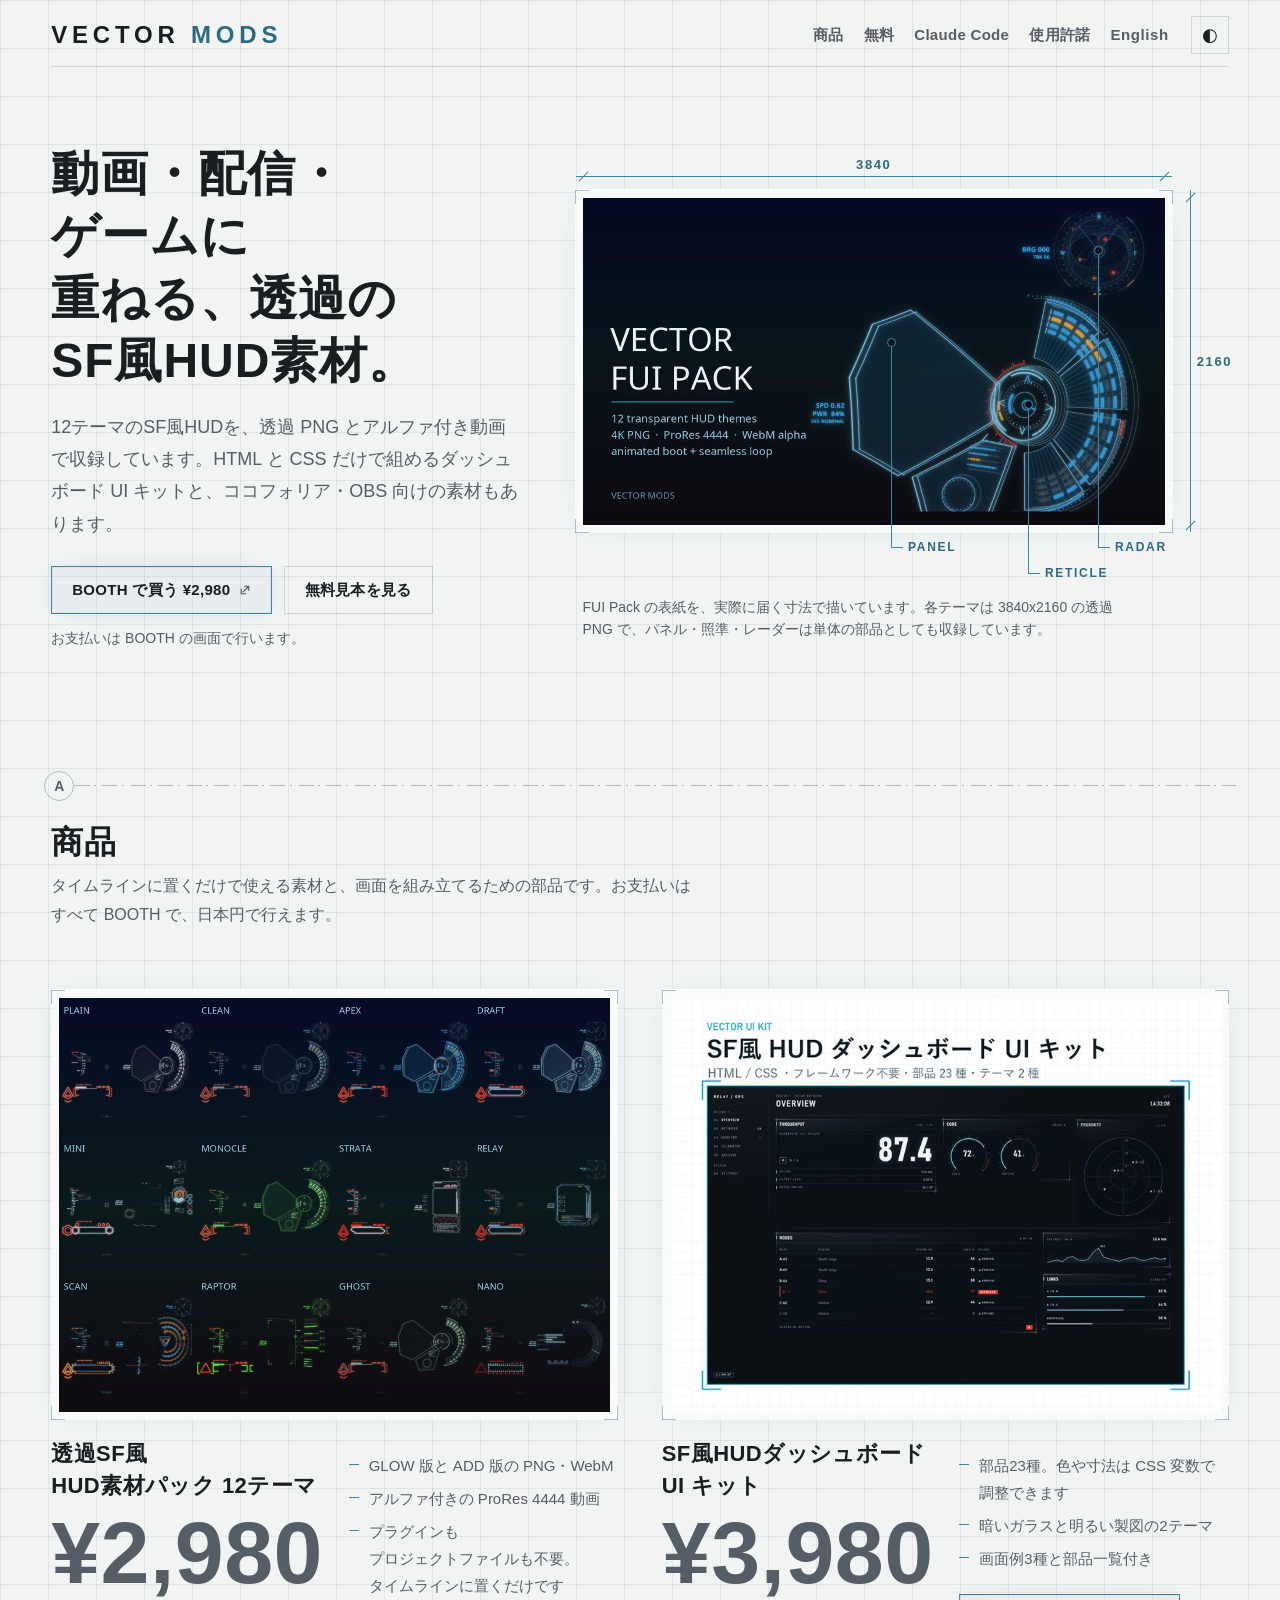
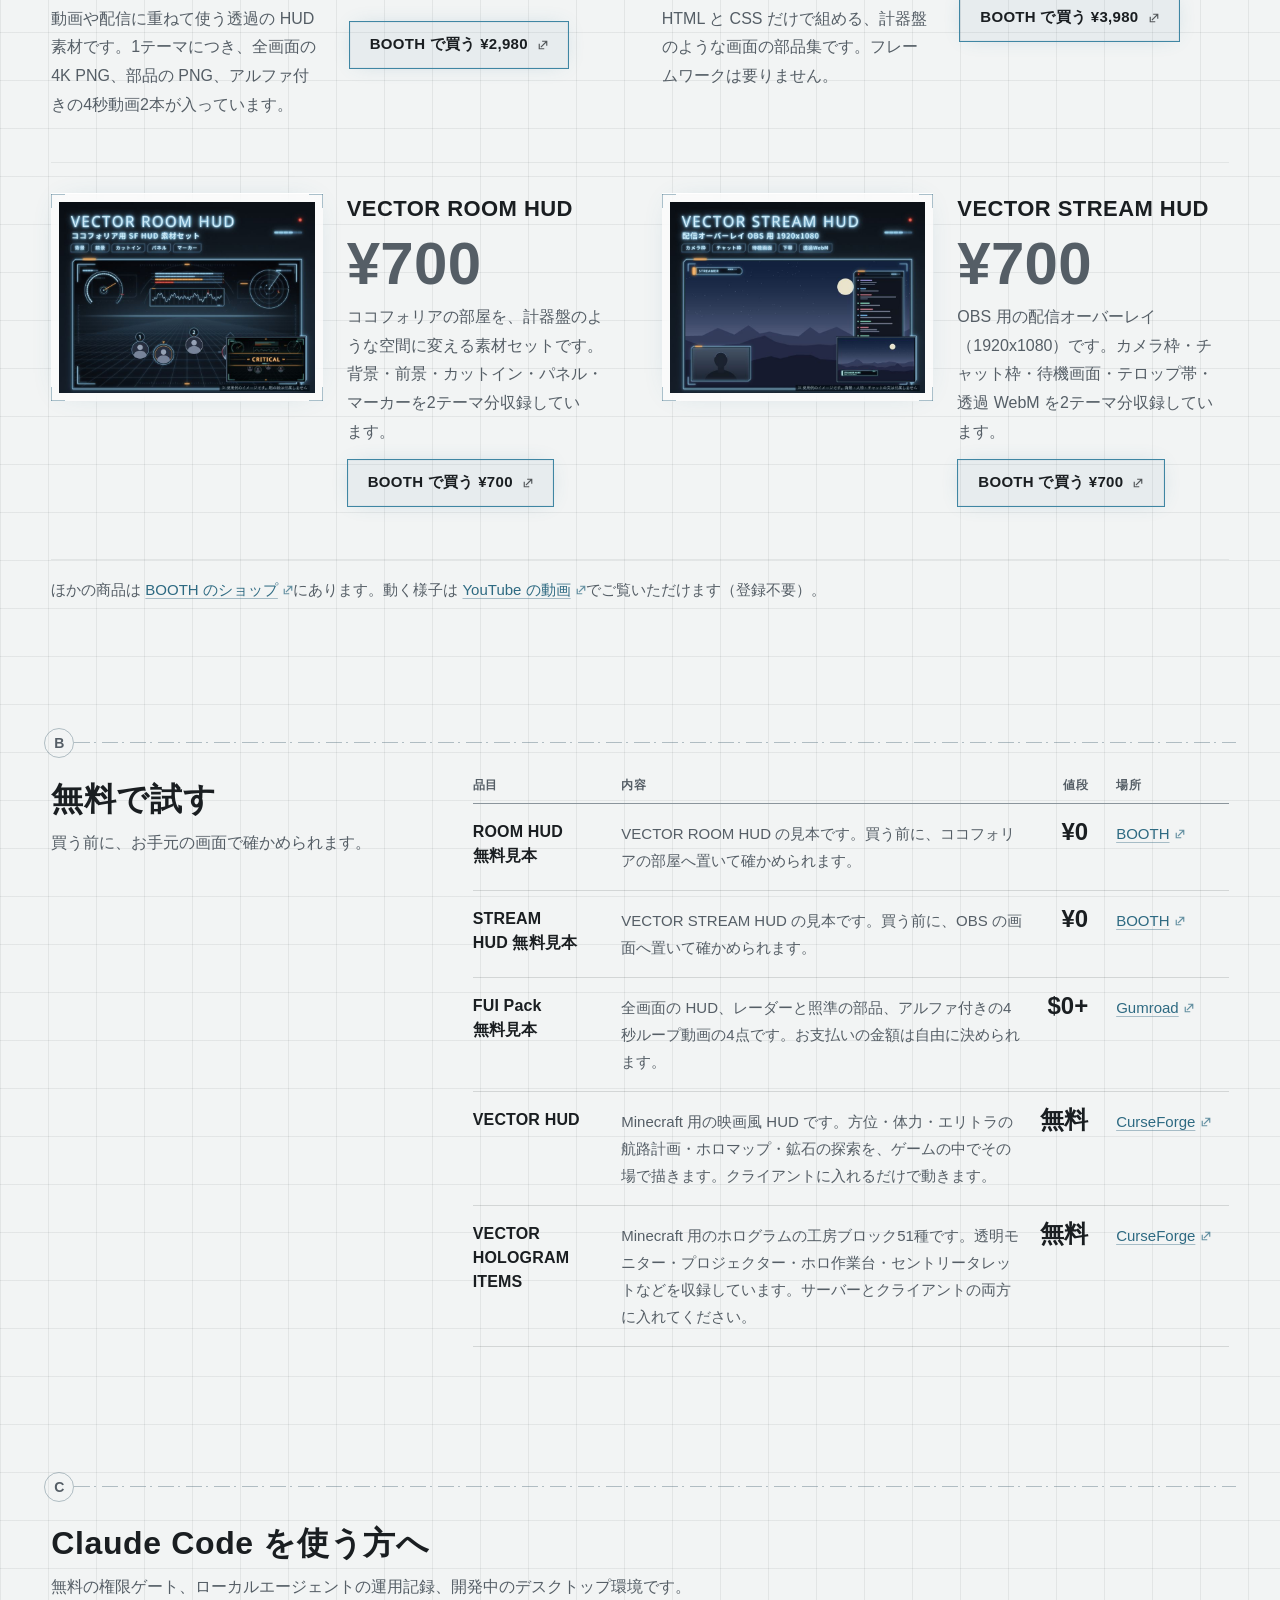
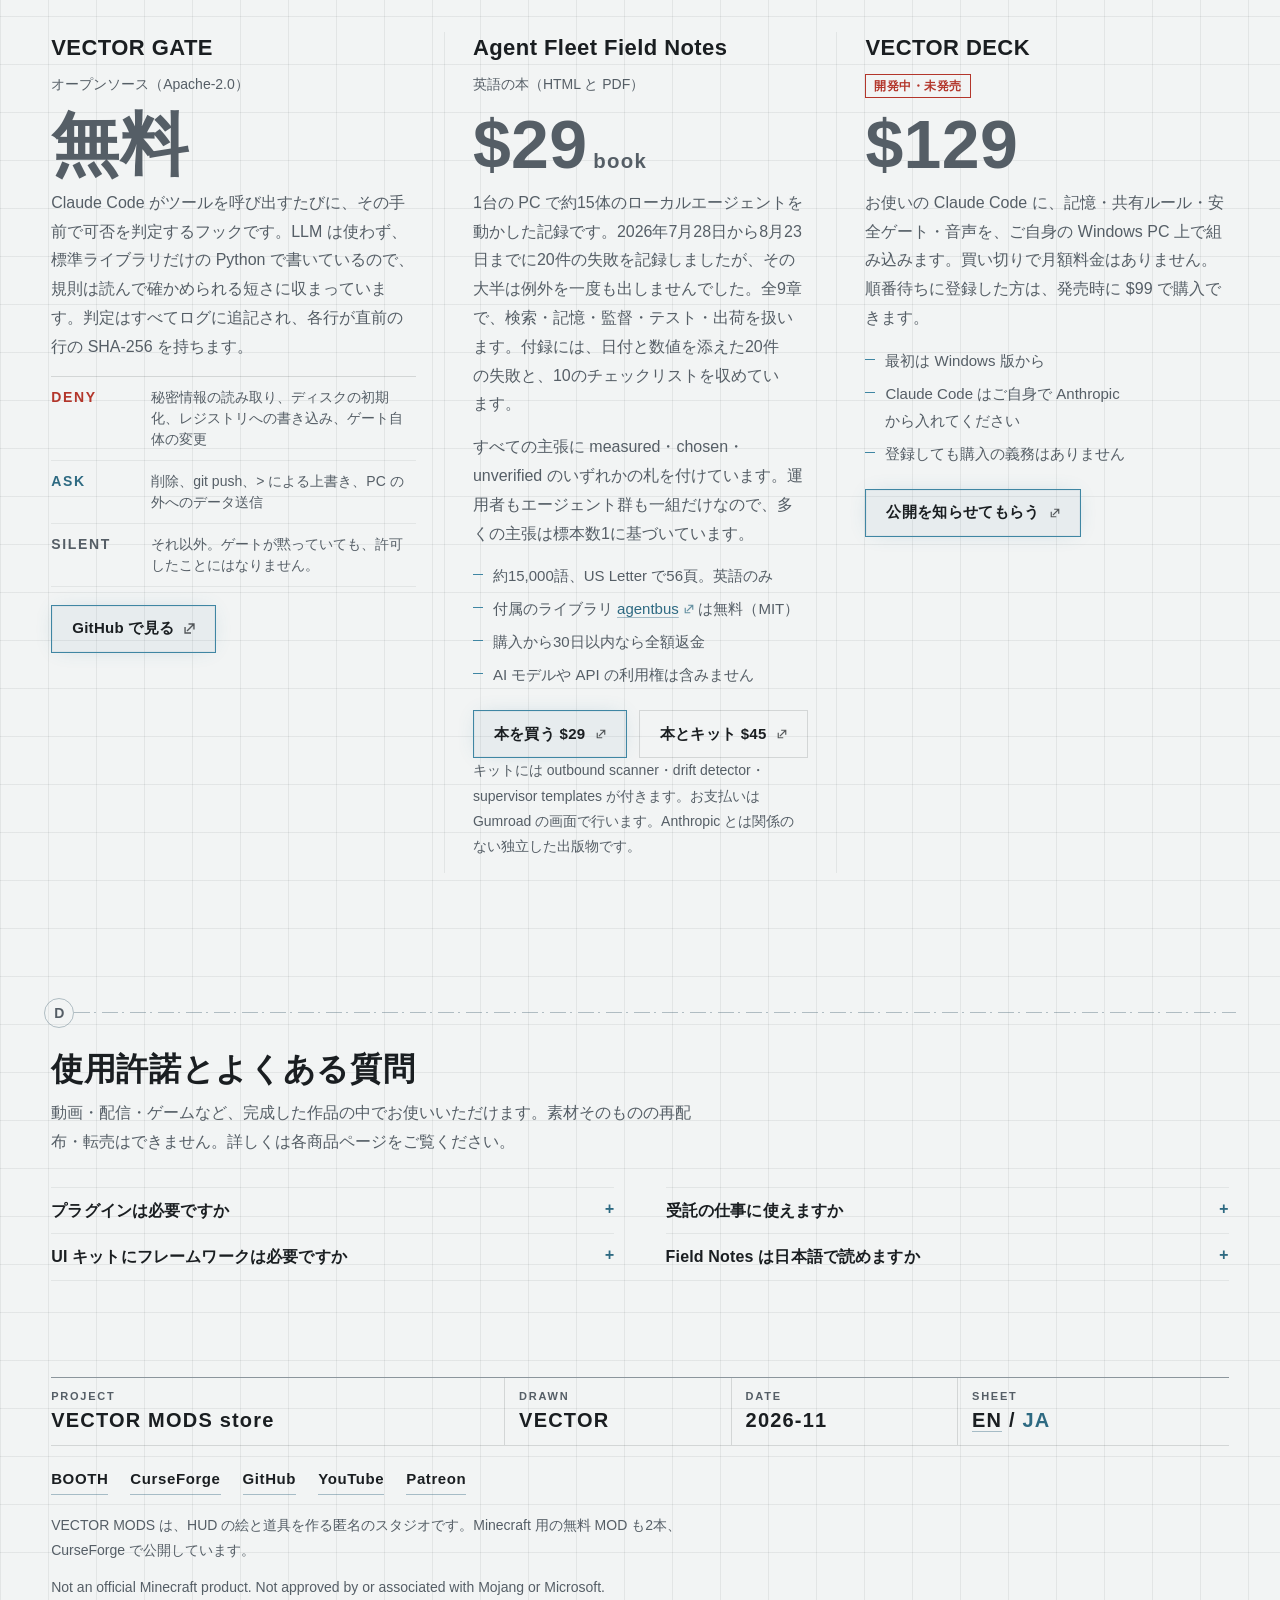
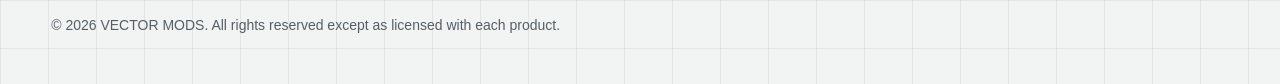
==== commit 70722f3e: "Widen the layout for large screens and refine the copy Two-column product rows, side-by-side heading" ====
--- a/ja/index.html
+++ b/ja/index.html
@@ -59,7 +59,7 @@
       "@type": "Product",
       "@id": "https://tomnexttech.github.io/vector-store/ja/#fui-pack",
       "name": "透過SF風HUD素材パック 12テーマ（VECTOR FUI Pack）",
-      "description": "動画や配信に重ねる透過のHUD素材です。1テーマごとに全画面の4K PNG、部品のPNG、アルファ付きの4秒動画が2本付きます。",
+      "description": "動画や配信に重ねて使う透過の HUD 素材です。1テーマにつき、全画面の 4K PNG、部品の PNG、アルファ付きの4秒動画2本が入っています。",
       "image": "https://tomnexttech.github.io/vector-store/assets/fui-cover.jpg",
       "brand": {"@type": "Brand", "name": "VECTOR MODS"},
       "offers": {"@type": "Offer", "url": "https://vectormods.booth.pm/items/9040927", "price": "2980", "priceCurrency": "JPY", "availability": "https://schema.org/InStock", "seller": {"@id": "https://tomnexttech.github.io/vector-store/ja/#org"}}
@@ -68,7 +68,7 @@
       "@type": "Product",
       "@id": "https://tomnexttech.github.io/vector-store/ja/#ui-kit",
       "name": "SF風HUDダッシュボード UI キット（VECTOR UI Kit）",
-      "description": "HTML と CSS だけで使える部品集です。フレームワーク不要。部品23種、テーマ2種。",
+      "description": "HTML と CSS だけで組める、計器盤のような画面の部品集です。フレームワーク不要。部品23種、テーマ2種。",
       "image": "https://tomnexttech.github.io/vector-store/assets/ja-uikit.jpg",
       "brand": {"@type": "Brand", "name": "VECTOR MODS"},
       "offers": {"@type": "Offer", "url": "https://vectormods.booth.pm/items/9081901", "price": "3980", "priceCurrency": "JPY", "availability": "https://schema.org/InStock", "seller": {"@id": "https://tomnexttech.github.io/vector-store/ja/#org"}}
@@ -86,7 +86,7 @@
       "@type": "Product",
       "@id": "https://tomnexttech.github.io/vector-store/ja/#stream",
       "name": "VECTOR STREAM HUD",
-      "description": "OBS 用の配信オーバーレイ 1920x1080。カメラ枠・チャット枠・待機画面・下帯・透過 WebM、2テーマ。",
+      "description": "OBS 用の配信オーバーレイ 1920x1080。カメラ枠・チャット枠・待機画面・テロップ帯・透過 WebM、2テーマ。",
       "image": "https://tomnexttech.github.io/vector-store/assets/stream-hud.jpg",
       "brand": {"@type": "Brand", "name": "VECTOR MODS"},
       "offers": {"@type": "Offer", "url": "https://vectormods.booth.pm/items/9082154", "price": "700", "priceCurrency": "JPY", "availability": "https://schema.org/InStock", "seller": {"@id": "https://tomnexttech.github.io/vector-store/ja/#org"}}
@@ -138,7 +138,7 @@
     <div class="wrap hero-grid">
       <div>
         <h1 class="h1" id="hero-title">動画・配信・ゲームに重ねる、透過のSF風HUD素材。</h1>
-        <p class="lede">12テーマのSF風HUDを、透過 PNG とアルファ付きの動画でお届けします。HTML と CSS だけのダッシュボード UI キットと、ココフォリア用と OBS 用の素材もあります。</p>
+        <p class="lede">12テーマのSF風HUDを、透過 PNG とアルファ付き動画で収録しています。HTML と CSS だけで組めるダッシュボード UI キットと、ココフォリア・OBS 向けの素材もあります。</p>
         <div class="cta">
           <a class="btn pri ext" href="https://vectormods.booth.pm/items/9040927" rel="noopener">BOOTH で買う ¥2,980</a>
           <a class="btn" href="#free">無料見本を見る</a>
@@ -159,17 +159,17 @@
           </div>
           <div class="dim-y" aria-hidden="true"><i class="tk a"></i><i class="tk b"></i><span class="dim-v">2160</span></div>
         </div>
-        <figcaption>FUI Pack の表紙を、届く寸法で描いています。各テーマは 3840x2160 の透過 PNG で、パネル・照準・レーダーは部品としても入っています。</figcaption>
+        <figcaption>FUI Pack の表紙を、実際に届く寸法で描いています。各テーマは 3840x2160 の透過 PNG で、パネル・照準・レーダーは単体の部品としても収録しています。</figcaption>
       </figure>
     </div>
   </section>
 
   <section class="sec" id="packs" aria-labelledby="packs-title">
-    <div class="wrap">
+    <div class="wrap packs">
       <div class="ax" aria-hidden="true"><b>A</b></div>
       <div class="sh">
         <h2 class="h2" id="packs-title">商品</h2>
-        <p>トラックに置くだけの素材と、画面を組むための部品です。お支払いはすべて BOOTH で、円で行えます。</p>
+        <p>タイムラインに置くだけで使える素材と、画面を組み立てるための部品です。お支払いはすべて BOOTH で、日本円で行えます。</p>
       </div>
 
       <article class="prod" id="fui">
@@ -177,15 +177,19 @@
           <img src="../assets/fui-themes.jpg" width="1000" height="750" alt="FUI Pack の12テーマを並べた一覧" loading="lazy" decoding="async">
         </a>
         <div class="info">
-          <h3 class="h3">透過SF風HUD素材パック 12テーマ</h3>
-          <p class="price">¥2,980</p>
-          <p>動画や配信に重ねる透過のHUD素材です。1テーマごとに全画面の4K PNG、部品のPNG、アルファ付きの4秒動画が2本付きます。</p>
-          <ul class="facts">
-            <li>GLOW 版と ADD 版の PNG と WebM</li>
-            <li>アルファ付きの ProRes 4444 動画</li>
-            <li>プラグインもプロジェクトファイルも不要。トラックに置くだけです</li>
-          </ul>
-          <div class="cta"><a class="btn pri ext" href="https://vectormods.booth.pm/items/9040927" rel="noopener">BOOTH で買う ¥2,980</a></div>
+          <div class="say">
+            <h3 class="h3">透過SF風HUD素材パック 12テーマ</h3>
+            <p class="price">¥2,980</p>
+            <p>動画や配信に重ねて使う透過の HUD 素材です。1テーマにつき、全画面の 4K PNG、部品の PNG、アルファ付きの4秒動画2本が入っています。</p>
+          </div>
+          <div class="buy">
+            <ul class="facts">
+              <li>GLOW 版と ADD 版の PNG・WebM</li>
+              <li>アルファ付きの ProRes 4444 動画</li>
+              <li>プラグインもプロジェクトファイルも不要。タイムラインに置くだけです</li>
+            </ul>
+            <div class="cta"><a class="btn pri ext" href="https://vectormods.booth.pm/items/9040927" rel="noopener">BOOTH で買う ¥2,980</a></div>
+          </div>
         </div>
       </article>
 
@@ -194,15 +198,19 @@
           <img src="../assets/ja-uikit.jpg" width="760" height="570" alt="SF風HUDダッシュボード UI キットの表紙" loading="lazy" decoding="async">
         </a>
         <div class="info">
-          <h3 class="h3">SF風HUDダッシュボード UI キット</h3>
-          <p class="price">¥3,980</p>
-          <p>HTML と CSS だけで使える部品集です。フレームワーク不要。部品23種、テーマ2種。</p>
-          <ul class="facts">
-            <li>部品23種。色や寸法は CSS 変数で指定します</li>
-            <li>暗いガラスと明るい製図の2テーマ</li>
-            <li>画面の例が3種と、部品の一覧が付きます</li>
-          </ul>
-          <div class="cta"><a class="btn pri ext" href="https://vectormods.booth.pm/items/9081901" rel="noopener">BOOTH で買う ¥3,980</a></div>
+          <div class="say">
+            <h3 class="h3">SF風HUDダッシュボード UI キット</h3>
+            <p class="price">¥3,980</p>
+            <p>HTML と CSS だけで組める、計器盤のような画面の部品集です。フレームワークは要りません。</p>
+          </div>
+          <div class="buy">
+            <ul class="facts">
+              <li>部品23種。色や寸法は CSS 変数で調整できます</li>
+              <li>暗いガラスと明るい製図の2テーマ</li>
+              <li>画面例3種と部品一覧付き</li>
+            </ul>
+            <div class="cta"><a class="btn pri ext" href="https://vectormods.booth.pm/items/9081901" rel="noopener">BOOTH で買う ¥3,980</a></div>
+          </div>
         </div>
       </article>
 
@@ -214,7 +222,7 @@
           <div class="info">
             <h3 class="h3">VECTOR ROOM HUD</h3>
             <p class="price">¥700</p>
-            <p>ココフォリアの部屋を計器盤のような部屋にする素材セットです。背景・前景・カットイン・パネル・マーカーを、2テーマ分そろえました。</p>
+            <p>ココフォリアの部屋を、計器盤のような空間に変える素材セットです。背景・前景・カットイン・パネル・マーカーを2テーマ分収録しています。</p>
             <div class="cta"><a class="btn pri ext" href="https://vectormods.booth.pm/items/9082139" rel="noopener">BOOTH で買う ¥700</a></div>
           </div>
         </article>
@@ -225,22 +233,22 @@
           <div class="info">
             <h3 class="h3">VECTOR STREAM HUD</h3>
             <p class="price">¥700</p>
-            <p>OBS 用の配信オーバーレイです（1920x1080）。カメラ枠・チャット枠・待機画面・下帯・透過 WebM を、2テーマ分そろえました。</p>
+            <p>OBS 用の配信オーバーレイ（1920x1080）です。カメラ枠・チャット枠・待機画面・テロップ帯・透過 WebM を2テーマ分収録しています。</p>
             <div class="cta"><a class="btn pri ext" href="https://vectormods.booth.pm/items/9082154" rel="noopener">BOOTH で買う ¥700</a></div>
           </div>
         </article>
       </div>
 
-      <p class="pointer">ほかの商品は <a class="lnk ext" href="https://vectormods.booth.pm/" rel="noopener">BOOTH のショップ</a>にあります。動く様子は <a class="lnk ext" href="https://youtu.be/TIPVX3ZOXBI" rel="noopener">YouTube の動画</a>で見られます。登録は要りません。</p>
+      <p class="pointer">ほかの商品は <a class="lnk ext" href="https://vectormods.booth.pm/" rel="noopener">BOOTH のショップ</a>にあります。動く様子は <a class="lnk ext" href="https://youtu.be/TIPVX3ZOXBI" rel="noopener">YouTube の動画</a>でご覧いただけます（登録不要）。</p>
     </div>
   </section>
 
   <section class="sec" id="free" aria-labelledby="free-title">
-    <div class="wrap">
+    <div class="wrap side">
       <div class="ax" aria-hidden="true"><b>B</b></div>
       <div class="sh">
         <h2 class="h2" id="free-title">無料で試す</h2>
-        <p>買う前に、手元の画面で確かめられます。</p>
+        <p>買う前に、お手元の画面で確かめられます。</p>
       </div>
       <table class="sched">
         <thead>
@@ -261,19 +269,19 @@
           </tr>
           <tr>
             <td class="item">FUI Pack 無料見本</td>
-            <td class="use">全画面のHUD、レーダーと照準の部品、アルファ付きの4秒のループ動画の4点です。金額は自由に決められます。</td>
+            <td class="use">全画面の HUD、レーダーと照準の部品、アルファ付きの4秒ループ動画の4点です。お支払いの金額は自由に決められます。</td>
             <td class="cost">$0+</td>
             <td class="where"><a class="lnk ext" href="https://tomnexttech.gumroad.com/l/vector-fui-free-sample" rel="noopener">Gumroad</a></td>
           </tr>
           <tr>
             <td class="item">VECTOR HUD</td>
-            <td class="use">Minecraft 用の HUD MOD です。</td>
+            <td class="use">Minecraft 用の映画風 HUD です。方位・体力・エリトラの航路計画・ホロマップ・鉱石の探索を、ゲームの中でその場で描きます。クライアントに入れるだけで動きます。</td>
             <td class="cost">無料</td>
             <td class="where"><a class="lnk ext" href="https://www.curseforge.com/minecraft/mc-mods/vector-hud" rel="noopener">CurseForge</a></td>
           </tr>
           <tr>
             <td class="item">VECTOR HOLOGRAM ITEMS</td>
-            <td class="use">同じスタジオの Minecraft 用 MOD です。</td>
+            <td class="use">Minecraft 用のホログラムの工房ブロック51種です。透明モニター・プロジェクター・ホロ作業台・セントリータレットなどを収録しています。サーバーとクライアントの両方に入れてください。</td>
             <td class="cost">無料</td>
             <td class="where"><a class="lnk ext" href="https://www.curseforge.com/minecraft/mc-mods/vector-items" rel="noopener">CurseForge</a></td>
           </tr>
@@ -283,11 +291,11 @@
   </section>
 
   <section class="sec" id="claude-code" aria-labelledby="cc-title">
-    <div class="wrap">
+    <div class="wrap cc">
       <div class="ax" aria-hidden="true"><b>C</b></div>
       <div class="sh">
         <h2 class="h2" id="cc-title">Claude Code を使う方へ</h2>
-        <p>無料の許可のゲートと、エージェントの運用の本と、開発中のデスクトップの仕組みです。</p>
+        <p>無料の権限ゲート、ローカルエージェントの運用記録、開発中のデスクトップ環境です。</p>
       </div>
 
       <article class="entry" id="gate">
@@ -297,11 +305,11 @@
         </div>
         <div class="body">
           <p class="price">無料</p>
-          <p>Claude Code の道具の呼び出しの前に立つ、許可のフックです。LLM は挟まず、標準ライブラリだけの Python なので、規則は読んで確かめられる短さです。判定はすべて記録に追記され、各行が一つ前の行の SHA-256 を持ちます。</p>
+          <p>Claude Code がツールを呼び出すたびに、その手前で可否を判定するフックです。LLM は使わず、標準ライブラリだけの Python で書いているので、規則は読んで確かめられる短さに収まっています。判定はすべてログに追記され、各行が直前の行の SHA-256 を持ちます。</p>
           <div class="three">
-            <div class="d"><b>Deny</b><span>秘密の読み取り、ディスクの初期化、レジストリへの書き込み、ゲート自体の変更</span></div>
-            <div class="a"><b>Ask</b><span>削除、git push、&gt; による上書き、機外へのデータ送信</span></div>
-            <div class="s"><b>Silent</b><span>それ以外。黙っていることは許可を意味しません。</span></div>
+            <div class="d"><b>Deny</b><span>秘密情報の読み取り、ディスクの初期化、レジストリへの書き込み、ゲート自体の変更</span></div>
+            <div class="a"><b>Ask</b><span>削除、git push、&gt; による上書き、PC の外へのデータ送信</span></div>
+            <div class="s"><b>Silent</b><span>それ以外。ゲートが黙っていても、許可したことにはなりません。</span></div>
           </div>
           <div class="cta"><a class="btn pri ext" href="https://github.com/tomnexttech/vector-gate" rel="noopener">GitHub で見る</a></div>
         </div>
@@ -310,12 +318,12 @@
       <article class="entry" id="field-notes">
         <div>
           <h3 class="h3">Agent Fleet Field Notes</h3>
-          <p class="status">英語の本です。HTML と PDF。</p>
+          <p class="status">英語の本（HTML と PDF）</p>
         </div>
         <div class="body">
           <p class="price">$29<small>book</small></p>
-          <p>一台の機で約15体のローカルのエージェントを動かした記録です。2026年7月28日から8月23日までに失敗を20件記録し、その大半は例外を一度も上げませんでした。9章で、検索・記憶・監督・試験・出荷を扱います。付録には、日付と数つきの20件の失敗と、10のチェックリストがあります。</p>
-          <p>主張にはすべて measured、chosen、unverified のいずれかの札が付いています。運用者もエージェント群も一つなので、多くの主張の標本数は1です。</p>
+          <p>1台の PC で約15体のローカルエージェントを動かした記録です。2026年7月28日から8月23日までに20件の失敗を記録しましたが、その大半は例外を一度も出しませんでした。全9章で、検索・記憶・監督・テスト・出荷を扱います。付録には、日付と数値を添えた20件の失敗と、10のチェックリストを収めています。</p>
+          <p>すべての主張に measured・chosen・unverified のいずれかの札を付けています。運用者もエージェント群も一組だけなので、多くの主張は標本数1に基づいています。</p>
           <ul class="facts">
             <li>約15,000語、US Letter で56頁。英語のみ</li>
             <li>付属のライブラリ <a class="lnk ext" href="https://github.com/tomnexttech/agentbus" rel="noopener">agentbus</a> は無料（MIT）</li>
@@ -326,20 +334,20 @@
             <a class="btn pri ext" href="https://tomnexttech.gumroad.com/l/agent-fleet-field-notes" rel="noopener">本を買う $29</a>
             <a class="btn ext" href="https://tomnexttech.gumroad.com/l/agent-fleet-field-notes-kit" rel="noopener">本とキット $45</a>
           </div>
-          <p class="alt">キットには outbound scanner、drift detector、supervisor templates が付きます。お支払いは Gumroad の画面で行います。Anthropic とは関係のない独立の出版物です。</p>
+          <p class="alt">キットには outbound scanner・drift detector・supervisor templates が付きます。お支払いは Gumroad の画面で行います。Anthropic とは関係のない独立した出版物です。</p>
         </div>
       </article>
 
       <article class="entry" id="deck">
         <div>
           <h3 class="h3">VECTOR DECK</h3>
-          <span class="tag">開発中。まだ販売していません</span>
+          <span class="tag">開発中・未発売</span>
         </div>
         <div class="body">
           <p class="price">$129</p>
-          <p>いまお使いの Claude Code に、記憶・共有の規則・安全のゲート・声を、ご自分の Windows PC の上で組み込みます。買い切りで、月額はありません。順番待ちに登録した方は、公開のときに $99 で買えます。</p>
+          <p>お使いの Claude Code に、記憶・共有ルール・安全ゲート・音声を、ご自身の Windows PC 上で組み込みます。買い切りで月額料金はありません。順番待ちに登録した方は、発売時に $99 で購入できます。</p>
           <ul class="facts">
-            <li>まず Windows から</li>
+            <li>最初は Windows 版から</li>
             <li>Claude Code はご自身で Anthropic から入れてください</li>
             <li>登録しても購入の義務はありません</li>
           </ul>
@@ -354,24 +362,24 @@
       <div class="ax" aria-hidden="true"><b>D</b></div>
       <div class="sh">
         <h2 class="h2" id="license-title">使用許諾とよくある質問</h2>
-        <p>動画・配信・ゲームなど、完成した作品の中で使えます。素材そのものの再配布・転売はできません。詳しくは各商品ページをご覧ください。</p>
+        <p>動画・配信・ゲームなど、完成した作品の中でお使いいただけます。素材そのものの再配布・転売はできません。詳しくは各商品ページをご覧ください。</p>
       </div>
       <div class="faq">
         <details>
-          <summary>プラグインは要りますか</summary>
-          <p>要りません。PNG や動画を、映像の上のトラックに置くだけです。プロジェクトファイルもプラグインもなく、FUI Pack は After Effects のテンプレートではありません。</p>
+          <summary>プラグインは必要ですか</summary>
+          <p>必要ありません。PNG や動画を、映像の上のトラックに置くだけです。プロジェクトファイルもプラグインも不要で、FUI Pack は After Effects のテンプレートではありません。</p>
         </details>
         <details>
-          <summary>依頼された仕事に使えますか</summary>
-          <p>使えます。完成した作品を依頼主へ納品できます。依頼主が素材のファイルそのものを必要とする場合は、依頼主がご自身で使用許諾を買ってください。</p>
+          <summary>受託の仕事に使えますか</summary>
+          <p>使えます。完成した作品を依頼主へ納品できます。依頼主が素材ファイルそのものを必要とする場合は、依頼主ご自身で使用許諾をご購入ください。</p>
         </details>
         <details>
-          <summary>UI キットにフレームワークは要りますか</summary>
-          <p>要りません。HTML と CSS と、依存のない小さなスクリプトだけです。フォントは同梱していません。Bahnschrift か DIN があればそれを使い、なければ system-ui を使います。</p>
+          <summary>UI キットにフレームワークは必要ですか</summary>
+          <p>必要ありません。HTML と CSS と、依存のない小さなスクリプトだけです。フォントは同梱していません。Bahnschrift か DIN があればそれを、なければ system-ui を使います。</p>
         </details>
         <details>
           <summary>Field Notes は日本語で読めますか</summary>
-          <p>いいえ。英語のみです。</p>
+          <p>いいえ、英語版のみです。</p>
         </details>
       </div>
     </div>
@@ -394,7 +402,7 @@
       <a href="https://youtu.be/TIPVX3ZOXBI" rel="noopener">YouTube</a>
       <a href="https://www.patreon.com/VECTORMODS" rel="noopener">Patreon</a>
     </div>
-    <p>VECTOR MODS は、HUD の絵と道具を作る匿名のスタジオです。Minecraft 用の VECTOR HUD MOD も作っています（CurseForge で無料）。</p>
+    <p>VECTOR MODS は、HUD の絵と道具を作る匿名のスタジオです。Minecraft 用の無料 MOD も2本、CurseForge で公開しています。</p>
     <p lang="en">Not an official Minecraft product. Not approved by or associated with Mojang or Microsoft.</p>
     <p>© 2026 VECTOR MODS. All rights reserved except as licensed with each product.</p>
   </div>
--- a/assets/site.css
+++ b/assets/site.css
@@ -17,7 +17,7 @@
   --f-body:"DIN Alternate","Bahnschrift","Segoe UI",system-ui,-apple-system,"Helvetica Neue",Arial,sans-serif;
   --f-ja:"Hiragino Sans","Yu Gothic UI","Yu Gothic","Meiryo","Noto Sans JP",sans-serif;
   --f-mono:ui-monospace,"SF Mono","Cascadia Mono",Consolas,monospace;
-  --gutter:clamp(16px,4vw,40px);
+  --gutter:clamp(16px,4vw,64px);
   --ease:cubic-bezier(.2,.7,.2,1);
   --ext:url("data:image/svg+xml,%3Csvg xmlns='http://www.w3.org/2000/svg' viewBox='0 0 12 12'%3E%3Cpath d='M5 1.5h5.5V7M10.5 1.5 3.5 8.5M1.5 4.5v6h6' fill='none' stroke='%23000' stroke-width='1.4'/%3E%3C/svg%3E");
 }
@@ -61,7 +61,7 @@
 html:lang(ja) body{font-family:var(--f-ja);line-height:1.8}
 img{display:block;max-width:100%;height:auto}
 a{color:inherit}
-.wrap{width:100%;max-width:1180px;margin:0 auto;padding:0 var(--gutter)}
+.wrap{width:100%;max-width:1560px;margin:0 auto;padding:0 var(--gutter)}
 .mono{font-family:var(--f-mono)}
 .skip{position:absolute;left:-9999px;top:8px;padding:10px 14px;background:var(--paper);border:1px solid var(--cy);z-index:10}
 .skip:focus{left:var(--gutter)}
@@ -228,7 +228,10 @@
 .sched .item:lang(ja){font-family:var(--f-ja);font-size:16px;line-height:1.5}
 .sched td.cost{color:var(--ink);font:600 24px/1 var(--f-label);white-space:nowrap;text-align:right;padding-right:0}
 .sched th.cost{text-align:right;padding-right:0}
-.sched .where{white-space:nowrap;padding-left:28px}
+.sched .where,.sched th.cost + th{white-space:nowrap;padding-left:28px}
+h2,h3,.sched .item{text-wrap:balance}
+p,li,dd{text-wrap:pretty}
+:lang(ja):is(h1,h2,h3,li,.sched .item){word-break:auto-phrase}
 @media(max-width:720px){
   .sched thead{position:absolute;width:1px;height:1px;overflow:hidden;clip:rect(0 0 0 0)}
   .sched,.sched tbody{display:block}
@@ -292,6 +295,35 @@
 .faq details[open] summary::after{content:"\2212"}
 .faq details p{margin:10px 0 0;color:var(--ink-2);font-size:15px}
 
+/* wide screens: lay the sheet out across the width instead of stacking it */
+@media(min-width:1280px){
+  .packs{--cg:clamp(36px,3.4vw,64px);display:grid;grid-template-columns:repeat(2,minmax(0,1fr));column-gap:var(--cg);align-items:start}
+  .packs > :not(.prod){grid-column:1/-1}
+  .packs > .prod,.packs > .prod.flip{grid-template-columns:minmax(0,1fr);align-items:start;gap:18px}
+  .packs > .prod.flip .media{order:0}
+  .packs > .prod + .prod{border-top:0}
+  .packs > .prod .media img{aspect-ratio:4/3;object-fit:contain}
+  .packs .prod .info{display:grid;grid-template-columns:minmax(0,1fr) minmax(0,1fr);column-gap:28px;align-items:start}
+  .packs .prod .buy{padding-top:14px}
+  .packs .pair{column-gap:var(--cg)}
+  .packs .pair > article{display:grid;grid-template-columns:minmax(0,1fr) minmax(0,1fr);column-gap:24px;align-items:start}
+  .packs .pair .media{margin-bottom:0}
+  .side{display:grid;grid-template-columns:minmax(0,4fr) minmax(0,8fr);column-gap:clamp(36px,3.4vw,64px);align-items:start}
+  .side > .ax{grid-column:1/-1}
+  .cc{display:grid;grid-template-columns:repeat(3,minmax(0,1fr));align-items:start}
+  .cc > .ax,.cc > .sh{grid-column:1/-1}
+  .cc > .entry{grid-template-columns:minmax(0,1fr);grid-row:span 2;grid-template-rows:subgrid;gap:0;padding:0 clamp(22px,2.2vw,40px);border-top:0;align-self:stretch}
+  .cc > .entry > div:first-child{padding-bottom:14px}
+  .cc > .entry:first-of-type{padding-left:0}
+  .cc > .entry:last-of-type{padding-right:0}
+  .cc > .entry + .entry{border-left:1px solid var(--hair-2)}
+  .cc .three{grid-template-columns:minmax(0,1fr);max-width:none}
+  .cc .three div{display:grid;grid-template-columns:5.5em minmax(0,1fr);gap:12px;align-items:baseline;padding:10px 0;border-bottom:1px solid var(--hair-2)}
+  .cc .three span{margin-top:0}
+  .faq{max-width:none;display:grid;grid-template-columns:repeat(2,minmax(0,1fr));column-gap:clamp(32px,4vw,64px);align-items:start;border-bottom:1px solid var(--hair-2)}
+  .faq details:last-of-type{border-bottom:0}
+}
+
 /* footer as a title block */
 .tb{margin-top:clamp(24px,4vw,48px);padding:0 0 46px;color:var(--ink-2);font-size:14px}
 .tb-grid{display:grid;grid-template-columns:repeat(2,minmax(0,1fr));border-top:1px solid var(--ink-3)}
